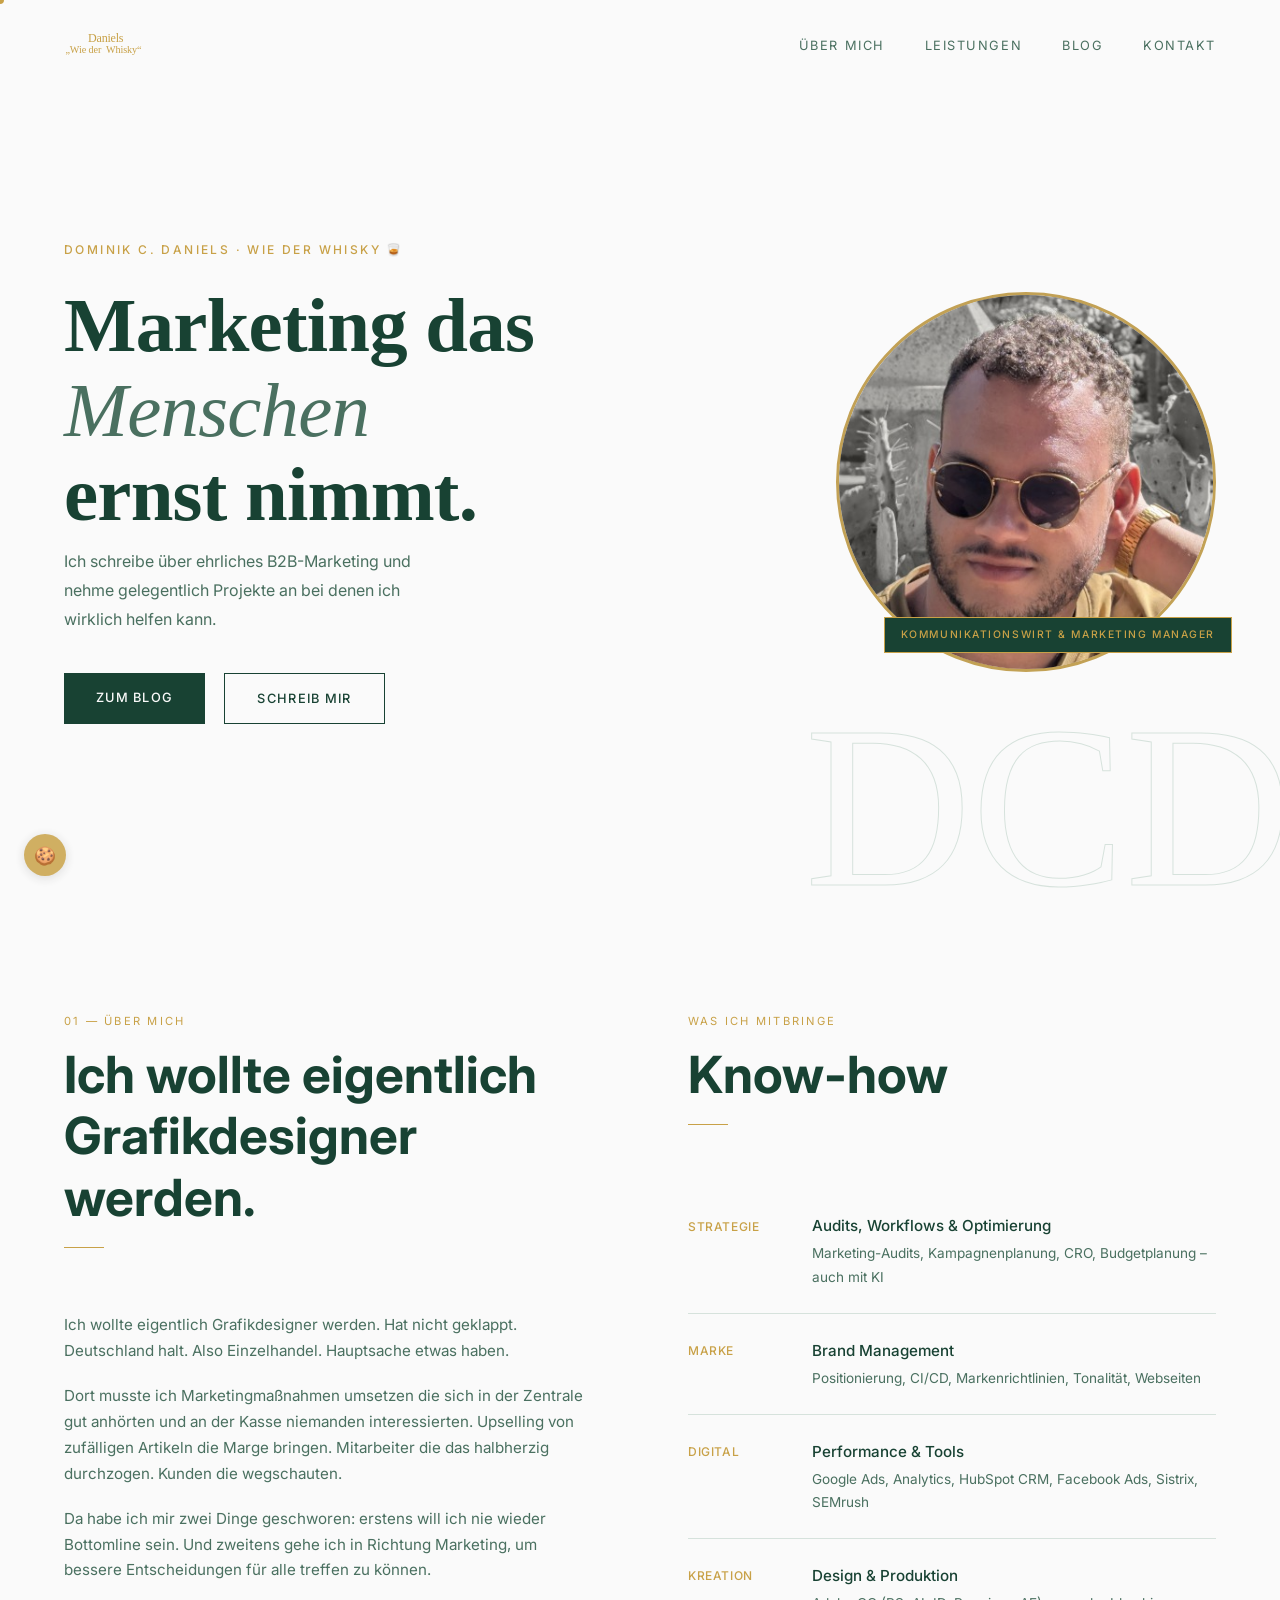
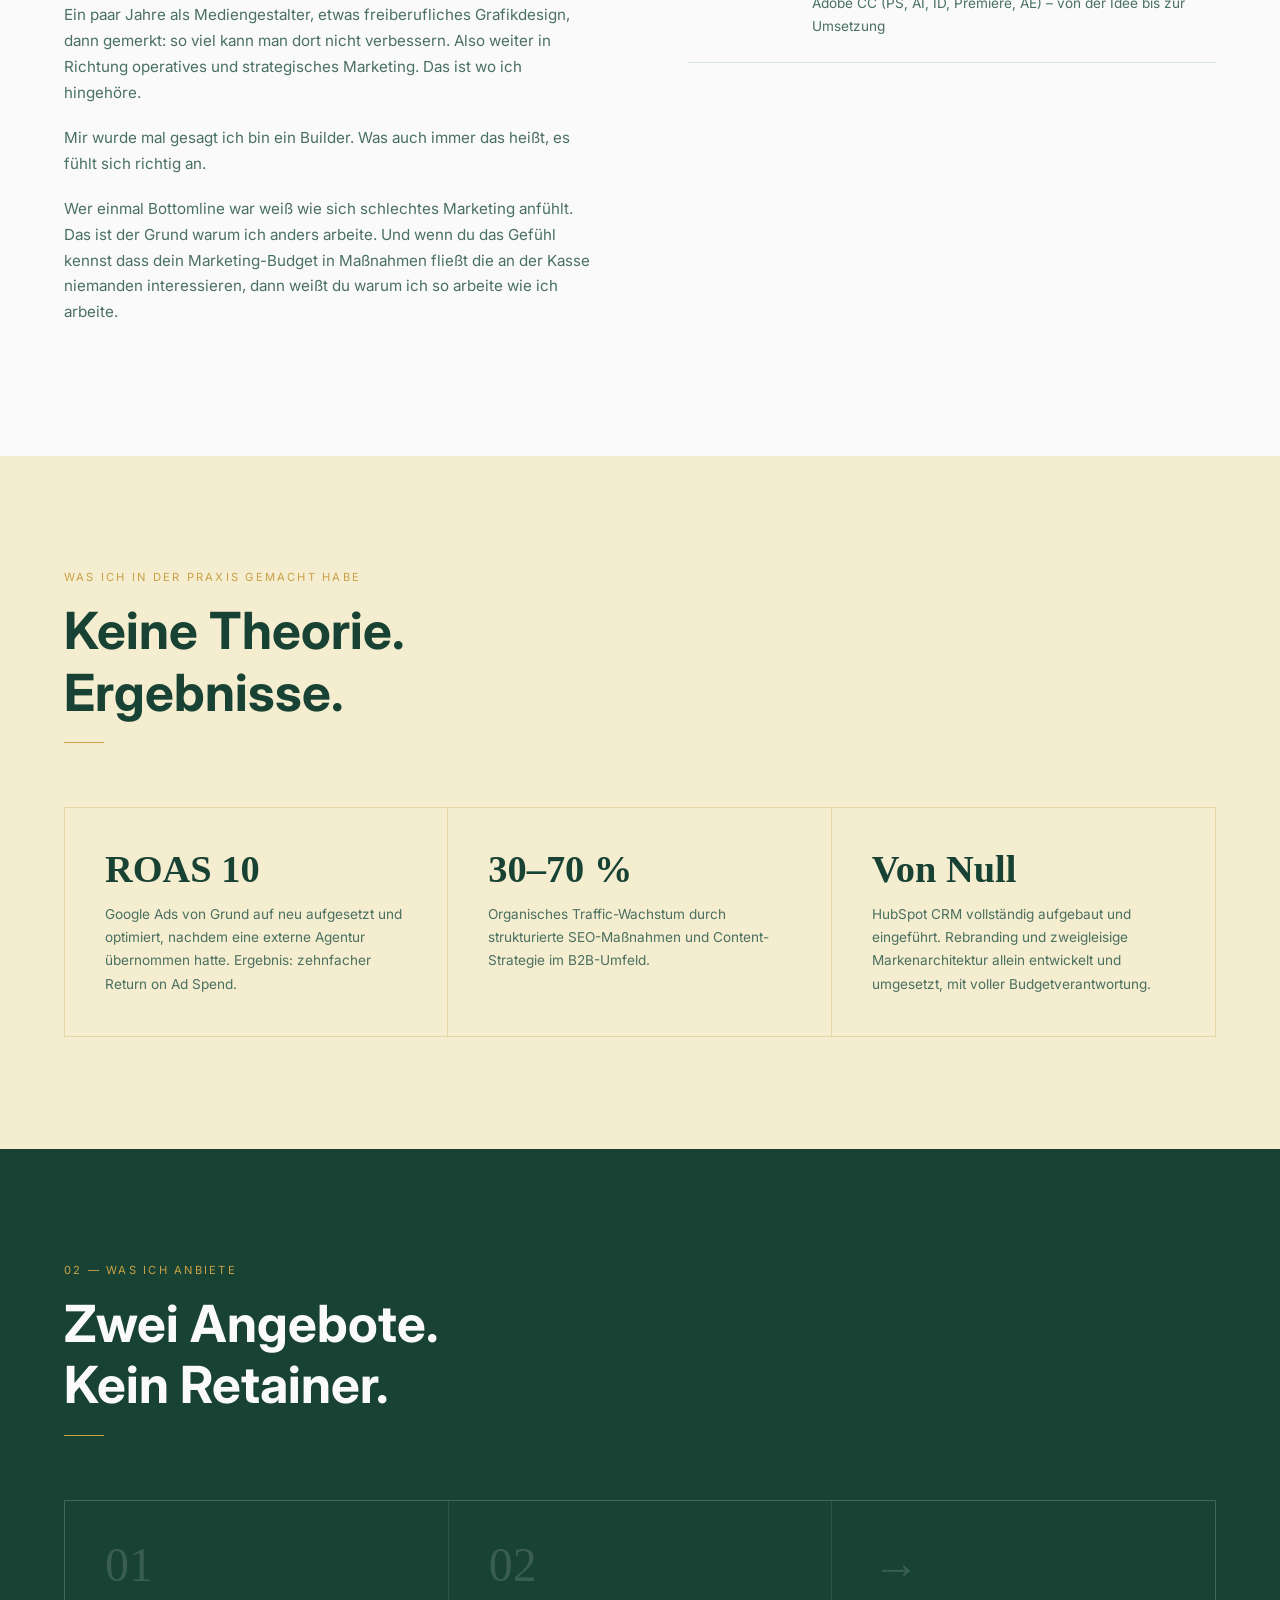
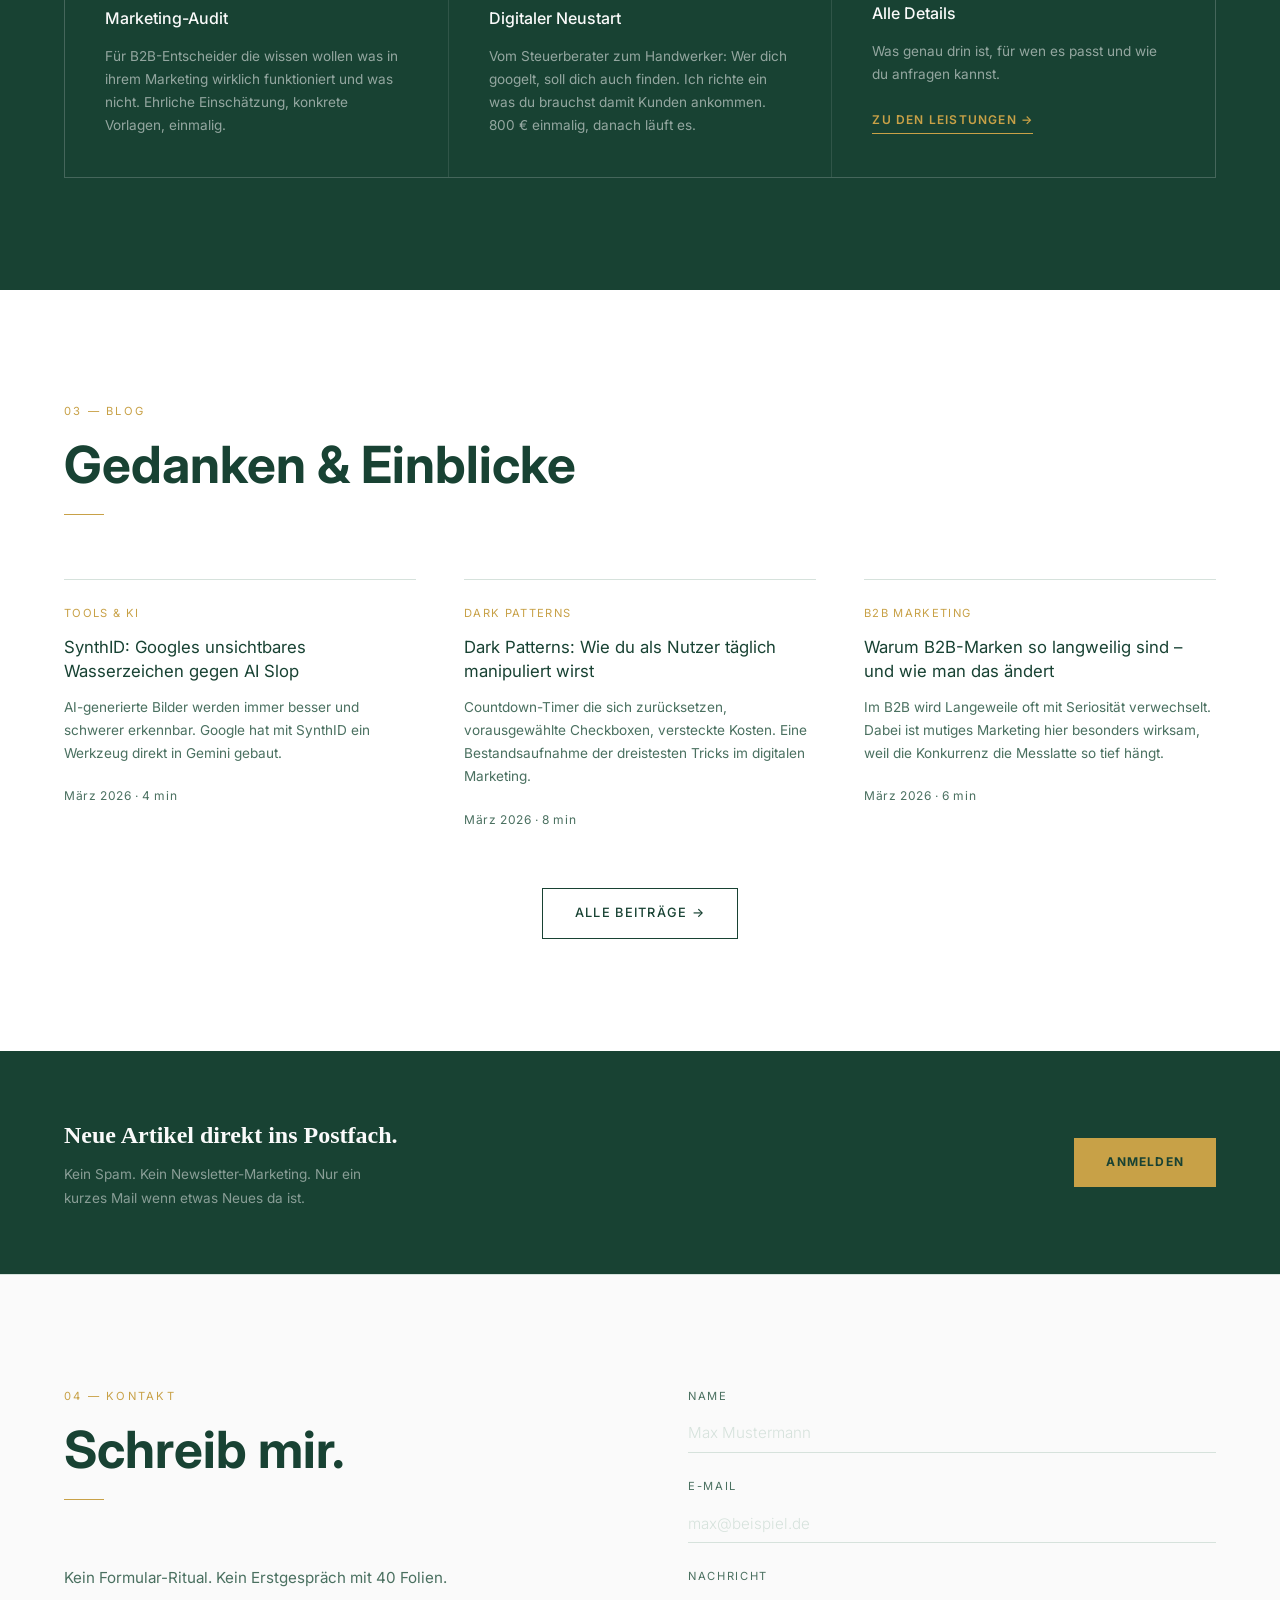
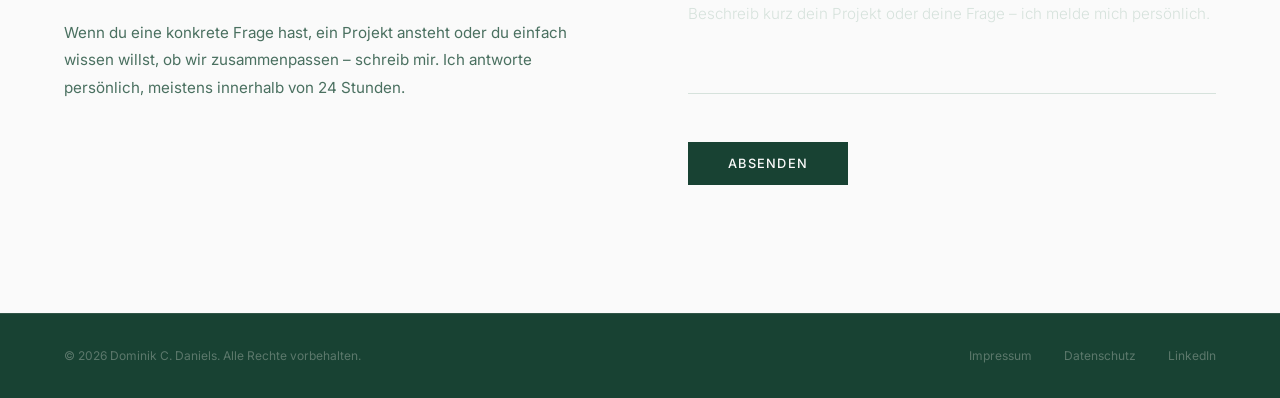
==== index.html @ b1a32ac2 "Add files via upload" ====
<!DOCTYPE html>
<html lang="de">
<head>
  <meta charset="UTF-8" />
  <meta name="viewport" content="width=device-width, initial-scale=1.0" />
  <title>Dominik C. Daniels – Marketing das Menschen ernst nimmt</title>
  <meta name="description" content="Ich schreibe über ehrliches B2B-Marketing und nehme gelegentlich Projekte an bei denen ich wirklich helfen kann. Marketing-Audit und Digitaler Neustart." />
  <link rel="canonical" href="https://dominikdaniels.com/" />
  <!-- Google Tag Manager – wird nur nach Cookie-Einwilligung geladen -->
  <script>
    window.dataLayer = window.dataLayer || [];
    function gtag(){dataLayer.push(arguments);}
    // Standard-Consent: alles verweigert bis Einwilligung
    gtag('consent', 'default', {
      'analytics_storage': 'denied',
      'ad_storage': 'denied',
      'wait_for_update': 500
    });
  </script>
  <!-- Fonts via bunny.net – DSGVO-konform, kein Google-Server -->
  <link rel="preconnect" href="https://fonts.bunny.net" />
  <link href="https://fonts.bunny.net/css?family=libre-baskerville:400,400i,700|inter:300,400,500,700&display=swap" rel="stylesheet" />
  <style>
    *, *::before, *::after { box-sizing: border-box; margin: 0; padding: 0; }

    /* DSGVO-konform via bunny.net (EU-Server) */
    :root {
      --cream: #FAFAFA;
      --ink: #184233;
      --ink-light: #4a7060;
      --accent: #C8A147;
      --accent-pale: #F5EDD0;
      --line: #D6E2DC;
      --serif: 'Libre Baskerville', Georgia, serif;
      --sans: 'Inter', 'Helvetica Neue', sans-serif;
    }

    html { scroll-behavior: smooth; }

    body {
      background: var(--cream);
      color: var(--ink);
      font-family: var(--sans);
      font-weight: 400;
      line-height: 1.7;
      overflow-x: hidden;
    }

    /* ── TYPOGRAPHY ── */
    h1 { font-family: var(--serif); font-weight: 700; }
    h2, h3, h4 { font-family: var(--sans); font-weight: 700; }
    p, li, a, span, label, input, textarea, button { font-family: var(--sans); font-weight: 400; }

    /* ── CURSOR ── */
    body { cursor: none; }
    #cursor {
      position: fixed; top: 0; left: 0; width: 8px; height: 8px;
      background: var(--accent); border-radius: 50%;
      pointer-events: none; z-index: 9999;
      transform: translate(-50%, -50%);
      transition: transform 0.1s ease, width 0.2s ease, height 0.2s ease;
    }
    #cursor.hover { width: 40px; height: 40px; opacity: 0.5; }
    a, button, input, textarea { cursor: none; }

    /* ── NAV ── */
    nav {
      position: fixed; top: 0; left: 0; right: 0; z-index: 100;
      display: flex; justify-content: space-between; align-items: center;
      padding: 1.8rem 4rem;
      background: transparent;
      transition: background 0.4s, padding 0.4s;
    }
    nav.scrolled {
      background: rgba(247,244,239,0.95);
      backdrop-filter: blur(8px);
      padding: 1.2rem 4rem;
      border-bottom: 1px solid var(--line);
    }
    .nav-logo {
      font-family: 'Rock Salt', var(--serif);
      font-size: 1rem;
      font-weight: 400;
      letter-spacing: -0.05em;
      text-decoration: none;
      color: var(--accent);
      
    }
    .nav-links { display: flex; gap: 2.5rem; list-style: none; }
    .nav-links a {
      text-decoration: none; color: var(--ink-light);
      font-size: 0.8rem; letter-spacing: 0.12em; text-transform: uppercase;
      font-weight: 400;
      position: relative;
      transition: color 0.2s;
    }
    .nav-links a::after {
      content: ''; position: absolute; bottom: -2px; left: 0; width: 0; height: 1px;
      background: var(--accent); transition: width 0.3s ease;
    }
    .nav-links a:hover { color: var(--ink); }
    .nav-links a:hover::after { width: 100%; }

    /* ── HERO ── */
    #hero {
      min-height: 100vh;
      display: grid;
      grid-template-columns: 1fr 1fr;
      align-items: center;
      padding: 8rem 4rem 4rem;
      position: relative;
      overflow: hidden;
    }
    .hero-bg-text {
      position: absolute; bottom: -0.1em; right: -0.05em;
      font-family: var(--serif); font-size: clamp(8rem, 18vw, 20rem);
      font-weight: 300; color: transparent;
      -webkit-text-stroke: 1px var(--line);
      line-height: 1; pointer-events: none;
      user-select: none;
      animation: fadeIn 1.5s ease forwards;
    }
    .hero-content { position: relative; z-index: 1; }
    .hero-eyebrow {
      font-size: 0.75rem; letter-spacing: 0.2em; text-transform: uppercase;
      color: var(--accent); margin-bottom: 1.5rem; font-weight: 500;
      font-family: var(--sans);
      opacity: 0; animation: slideUp 0.8s ease 0.2s forwards;
    }
    .hero-title {
      font-family: var(--serif);
      font-size: clamp(3rem, 6vw, 5.5rem);
      font-weight: 700; line-height: 1.1;
      letter-spacing: -0.01em;
      margin-bottom: 0.6rem;
      opacity: 0; animation: slideUp 0.8s ease 0.4s forwards;
    }
    .hero-title em { font-style: italic; color: var(--ink-light); font-weight: 400; }
    .hero-name-full {
      font-family: var(--serif); font-weight: 700;
      font-size: clamp(1rem, 1.8vw, 1.4rem);
      color: #111111; letter-spacing: 0.08em;
      text-transform: uppercase; margin-bottom: 1.5rem;
      opacity: 0; animation: slideUp 0.8s ease 0.5s forwards;
    }
    .hero-sub {
      font-size: 1rem; color: var(--ink-light); font-family: var(--sans);
      max-width: 38ch; margin-bottom: 2.5rem; line-height: 1.8; font-weight: 400;
      opacity: 0; animation: slideUp 0.8s ease 0.6s forwards;
    }
    .hero-cta {
      display: inline-flex; gap: 1.2rem; flex-wrap: wrap;
      opacity: 0; animation: slideUp 0.8s ease 0.8s forwards;
    }
    .btn {
      display: inline-block; padding: 0.85rem 2rem;
      text-decoration: none; font-size: 0.8rem;
      letter-spacing: 0.1em; text-transform: uppercase; font-weight: 500;
      transition: all 0.25s ease;
    }
    .btn-primary {
      background: var(--ink); color: var(--cream);
    }
    .btn-primary:hover { background: var(--accent); }
    .btn-outline {
      border: 1px solid var(--ink); color: var(--ink);
    }
    .btn-outline:hover { background: var(--ink); color: var(--cream); }

    .hero-right {
      display: flex; justify-content: flex-end; align-items: center;
      position: relative; z-index: 1;
      opacity: 0; animation: fadeIn 1.2s ease 0.5s forwards;
    }
    .hero-photo-wrap {
      position: relative; width: 380px; height: 380px; flex-shrink: 0;
    }
    .hero-photo-wrap img {
      width: 100%; height: 100%; object-fit: cover;
      display: block; border-radius: 50%;
      border: 3px solid var(--accent);
      filter: grayscale(15%);
    }
    .hero-photo-badge {
      position: absolute; bottom: 1.2rem; right: -1rem;
      background: var(--ink); color: var(--accent);
      font-size: 0.65rem; letter-spacing: 0.15em; text-transform: uppercase;
      padding: 0.5rem 1rem; font-weight: 500; white-space: nowrap;
      border: 1px solid var(--accent);
    }

    /* ── SECTION BASE ── */
    section { padding: 7rem 4rem; }
    .section-header { margin-bottom: 4rem; }
    .section-number {
      font-size: 0.7rem; letter-spacing: 0.2em; text-transform: uppercase;
      color: var(--accent); margin-bottom: 0.8rem; display: block;
    }
    .section-title {
      font-family: var(--sans); font-size: clamp(2rem, 4vw, 3.2rem);
      font-weight: 700; line-height: 1.2;
    }
    .section-line { width: 40px; height: 1px; background: var(--accent); margin-top: 1.2rem; }

    #about { background: #FAFAFA; }
    .about-grid {
      display: grid; grid-template-columns: 1fr 1fr; gap: 6rem; align-items: start;
    }
    .about-text p { color: var(--ink-light); margin-bottom: 1.2rem; font-size: 0.95rem; }
    .about-text p strong { color: var(--ink); font-weight: 500; }

    .cv-items { display: flex; flex-direction: column; gap: 0; }
    .cv-item {
      display: grid; grid-template-columns: 100px 1fr;
      gap: 1.5rem; padding: 1.5rem 0;
      border-bottom: 1px solid var(--line);
      opacity: 0; transform: translateX(20px);
      transition: opacity 0.5s ease, transform 0.5s ease;
    }
    .cv-item.visible { opacity: 1; transform: translateX(0); }
    .cv-year {
      font-size: 0.75rem; color: var(--accent); letter-spacing: 0.05em;
      padding-top: 0.2rem; font-weight: 500; text-transform: uppercase;
    }
    .cv-role { font-weight: 500; font-size: 0.95rem; margin-bottom: 0.2rem; }
    .cv-company { font-size: 0.85rem; color: var(--ink-light); }

    /* ── PROOF ── */
    #proof { background: var(--accent-pale); }
    #proof .section-number { color: var(--accent); }
    .proof-grid {
      display: grid; grid-template-columns: repeat(3, 1fr);
      gap: 0; border: 1px solid rgba(200,161,71,0.3);
    }
    .proof-item {
      padding: 2.5rem; border-right: 1px solid rgba(200,161,71,0.3);
    }
    .proof-item:last-child { border-right: none; }
    .proof-number {
      font-family: var(--serif); font-size: 2.4rem; font-weight: 700;
      color: var(--ink); display: block; margin-bottom: 0.8rem; line-height: 1.1;
    }
    .proof-desc { font-size: 0.85rem; color: var(--ink-light); line-height: 1.7; }

    /* ── SERVICES ── */
    #services { background: var(--ink); }
    #services .section-number { color: var(--accent); }
    #services .section-title { color: var(--cream); }
    #services .section-line { background: var(--accent); }
    .services-grid {
      display: grid; grid-template-columns: repeat(3, 1fr); gap: 1px;
      background: rgba(250,250,250,0.1); border: 1px solid rgba(250,250,250,0.1);
    }
    .services-grid-single {
      grid-template-columns: 1fr; max-width: 640px;
    }
    .service-card {
      background: var(--ink); padding: 2.5rem;
      transition: background 0.3s;
    }
    .service-card:hover { background: #1e5040; }
    .service-card-featured { border: 1px solid rgba(200,161,71,0.3); }
    .service-number {
      font-family: var(--serif); font-size: 3rem; font-weight: 300;
      color: rgba(250,250,250,0.15); line-height: 1; margin-bottom: 1rem;
    }
    .service-title { font-weight: 500; font-size: 1rem; margin-bottom: 0.8rem; color: var(--cream); }
    .service-desc { font-size: 0.85rem; color: rgba(250,250,250,0.55); line-height: 1.7; }
    .service-avail {
      margin-top: 1.5rem; font-size: 0.78rem; color: var(--accent);
      letter-spacing: 0.05em; text-transform: uppercase; font-weight: 500;
    }

    /* ── BLOG ── */
    #blog { background: white; }
    .blog-grid { display: grid; grid-template-columns: repeat(3, 1fr); gap: 3rem; }
    .blog-card {
      border-top: 1px solid var(--line); padding-top: 1.5rem;
      opacity: 0; transform: translateY(20px);
      transition: opacity 0.6s ease, transform 0.6s ease;
    }
    .blog-card.visible { opacity: 1; transform: translateY(0); }
    .blog-tag {
      font-size: 0.7rem; letter-spacing: 0.12em; text-transform: uppercase;
      color: var(--accent); margin-bottom: 0.8rem; display: block;
    }
    .blog-title {
      font-family: var(--sans); font-size: 1.05rem; font-weight: 700;
      line-height: 1.4; margin-bottom: 0.8rem;
    }
    .blog-title a { text-decoration: none; color: var(--ink); }
    .blog-title a:hover { color: var(--accent); }
    .blog-excerpt { font-size: 0.85rem; color: var(--ink-light); margin-bottom: 1rem; }
    .blog-date { font-size: 0.75rem; color: var(--ink-light); letter-spacing: 0.05em; }
    .blog-more { margin-top: 3.5rem; text-align: center; }

    /* ── NEWSLETTER ── */
    .newsletter-block {
      background: var(--ink); padding: 4rem;
      display: flex; justify-content: space-between; align-items: center; gap: 3rem; flex-wrap: wrap;
    }
    .newsletter-text h3 { font-family: var(--serif); font-size: 1.5rem; font-weight: 700; color: var(--cream); margin-bottom: 0.5rem; }
    .newsletter-text p { font-size: 0.85rem; color: rgba(250,250,250,0.5); max-width: 38ch; line-height: 1.7; }
    .newsletter-form { display: flex; gap: 0; flex-shrink: 0; }
    .newsletter-input {
      background: transparent; border: 1px solid rgba(250,250,250,0.2);
      border-right: none; color: var(--cream); font-family: var(--sans);
      font-size: 0.85rem; padding: 0.8rem 1.2rem; outline: none; width: 260px;
      transition: border-color 0.3s;
    }
    .newsletter-input:focus { border-color: var(--accent); }
    .newsletter-input::placeholder { color: rgba(250,250,250,0.3); }
    .newsletter-btn {
      display: inline-block;
      background: var(--accent); border: none; color: var(--ink);
      font-family: var(--sans); font-size: 0.75rem; font-weight: 700;
      letter-spacing: 0.1em; text-transform: uppercase; text-decoration: none;
      padding: 0.9rem 2rem; transition: opacity 0.2s; cursor: none; white-space: nowrap;
    }
    .newsletter-btn:hover { opacity: 0.85; }
    .newsletter-note { font-size: 0.72rem; color: rgba(250,250,250,0.25); margin-top: 0.6rem; }

    /* ── CONTACT ── */
    #contact { background: var(--cream); color: var(--ink); border-top: 1px solid var(--line); }
    #contact .section-number { color: var(--accent); }
    #contact .section-title { color: var(--ink); }
    #contact .section-line { background: var(--accent); }
    .contact-grid { display: grid; grid-template-columns: 1fr 1fr; gap: 6rem; align-items: start; }
    .contact-intro { font-size: 0.95rem; color: var(--ink-light); line-height: 1.8; }

    .form-group { margin-bottom: 1.5rem; }
    .form-label {
      display: block; font-size: 0.7rem; letter-spacing: 0.15em;
      text-transform: uppercase; color: var(--ink-light);
      margin-bottom: 0.5rem;
    }
    .form-input, .form-textarea {
      width: 100%; background: transparent;
      border: none; border-bottom: 1px solid var(--line);
      color: var(--ink); font-family: var(--sans); font-size: 0.95rem;
      font-weight: 300; padding: 0.6rem 0;
      outline: none; transition: border-color 0.3s;
    }
    .form-input:focus, .form-textarea:focus {
      border-bottom-color: var(--ink);
    }
    .form-textarea { resize: none; min-height: 100px; }
    .form-input::placeholder, .form-textarea::placeholder {
      color: var(--line);
    }
    .btn-send {
      background: var(--ink); color: var(--cream);
      padding: 0.85rem 2.5rem; border: none; font-family: var(--sans);
      font-size: 0.8rem; letter-spacing: 0.1em; text-transform: uppercase;
      font-weight: 500; transition: background 0.25s;
      margin-top: 1rem;
    }
    .btn-send:hover { background: var(--accent); color: var(--ink); }
    .form-note {
      font-size: 0.75rem; color: var(--ink-light); opacity: 0.5; margin-top: 1rem; display: block;
    }

    /* ── FOOTER ── */
    footer {
      background: var(--ink);
      border-top: 1px solid rgba(250,250,250,0.1);
      padding: 2rem 4rem;
      display: flex; justify-content: space-between; align-items: center;
    }
    .footer-copy { font-size: 0.75rem; color: rgba(247,244,239,0.3); }
    .footer-links { display: flex; gap: 2rem; }
    .footer-links a {
      font-size: 0.75rem; color: rgba(247,244,239,0.3);
      text-decoration: none; transition: color 0.2s;
    }
    .footer-links a:hover { color: var(--accent); }

    /* ── ANIMATIONS ── */
    @keyframes slideUp {
      from { opacity: 0; transform: translateY(24px); }
      to   { opacity: 1; transform: translateY(0); }
    }
    @keyframes fadeIn {
      from { opacity: 0; }
      to   { opacity: 1; }
    }

    /* ── RESPONSIVE ── */
    @media (max-width: 900px) {
      nav { padding: 1.5rem 2rem; }
      nav.scrolled { padding: 1rem 2rem; }
      .nav-links { gap: 1.5rem; }
      #hero { grid-template-columns: 1fr; padding: 8rem 2rem 4rem; gap: 3rem; }
      .hero-right { justify-content: flex-start; }
      .hero-bg-text { font-size: 30vw; }
      section { padding: 5rem 2rem; }
      .about-grid, .contact-grid { grid-template-columns: 1fr; gap: 3rem; }
      .services-grid { grid-template-columns: 1fr; }
      .blog-grid { grid-template-columns: 1fr; gap: 2rem; }
      footer { flex-direction: column; gap: 1rem; text-align: center; }
    }
</style>
</head>
<body>
  <!-- Google Tag Manager (noscript) -->
  <noscript><iframe src="https://www.googletagmanager.com/ns.html?id=GTM-TT2MLMR5"
  height="0" width="0" style="display:none;visibility:hidden"></iframe></noscript>

  <div id="cursor"></div>

  <!-- NAV -->
  <nav id="navbar">
    <a class="nav-logo" href="#"><img src="/images/logo.svg" alt="D.C. Daniels" style="height:32px; width:auto; display:block;"></a>
    <ul class="nav-links">
      <li><a href="#about">Über mich</a></li>
      <li><a href="leistungen.html">Leistungen</a></li>
      <li><a href="#blog">Blog</a></li>
      <li><a href="#contact">Kontakt</a></li>
    </ul>
  </nav>

  <!-- HERO -->
  <section id="hero">
    <div class="hero-content">
      <p class="hero-eyebrow">Dominik C. Daniels · Wie der Whisky 🥃</p>
      <h1 class="hero-title">
        Marketing das<br>
        <em>Menschen</em><br>
        ernst nimmt.
      </h1>
      <p class="hero-sub">
        Ich schreibe über ehrliches B2B-Marketing und nehme gelegentlich Projekte an bei denen ich wirklich helfen kann.
      </p>
      <div class="hero-cta">
        <a href="blog.html" class="btn btn-primary">Zum Blog</a>
        <a href="#contact" class="btn btn-outline">Schreib mir</a>
      </div>
    </div>
    <div class="hero-right">
      <div class="hero-photo-wrap">
        <img src="/images/profil.jpg" alt="Dominik C. Daniels" />
        <span class="hero-photo-badge">Kommunikationswirt & Marketing Manager</span>
      </div>
    </div>
    <div class="hero-bg-text" aria-hidden="true">DCD</div>
  </section>

  <!-- ABOUT / CV -->
  <section id="about">
    <div class="about-grid">
      <div>
        <div class="section-header">
          <span class="section-number">01 — Über mich</span>
          <h2 class="section-title">Ich wollte eigentlich<br>Grafikdesigner werden.</h2>
          <div class="section-line"></div>
        </div>
        <div class="about-text">
          <p>Ich wollte eigentlich Grafikdesigner werden. Hat nicht geklappt. Deutschland halt. Also Einzelhandel. Hauptsache etwas haben.</p>
          <p>Dort musste ich Marketingmaßnahmen umsetzen die sich in der Zentrale gut anhörten und an der Kasse niemanden interessierten. Upselling von zufälligen Artikeln die Marge bringen. Mitarbeiter die das halbherzig durchzogen. Kunden die wegschauten.</p>
          <p>Da habe ich mir zwei Dinge geschworen: erstens will ich nie wieder Bottomline sein. Und zweitens gehe ich in Richtung Marketing, um bessere Entscheidungen für alle treffen zu können.</p>
          <p>Ein paar Jahre als Mediengestalter, etwas freiberufliches Grafikdesign, dann gemerkt: so viel kann man dort nicht verbessern. Also weiter in Richtung operatives und strategisches Marketing. Das ist wo ich hingehöre.</p>
          <p>Mir wurde mal gesagt ich bin ein Builder. Was auch immer das heißt, es fühlt sich richtig an.</p>
          <p>Wer einmal Bottomline war weiß wie sich schlechtes Marketing anfühlt. Das ist der Grund warum ich anders arbeite. Und wenn du das Gefühl kennst dass dein Marketing-Budget in Maßnahmen fließt die an der Kasse niemanden interessieren, dann weißt du warum ich so arbeite wie ich arbeite.</p>
        </div>
      </div>
      <div>
        <div class="section-header">
          <span class="section-number">Was ich mitbringe</span>
          <h2 class="section-title">Know-how</h2>
          <div class="section-line"></div>
        </div>
        <div class="cv-items" id="cvItems">
          <div class="cv-item">
            <div class="cv-year">Strategie</div>
            <div>
              <div class="cv-role">Audits, Workflows & Optimierung</div>
              <div class="cv-company">Marketing-Audits, Kampagnenplanung, CRO, Budgetplanung – auch mit KI</div>
            </div>
          </div>
          <div class="cv-item">
            <div class="cv-year">Marke</div>
            <div>
              <div class="cv-role">Brand Management</div>
              <div class="cv-company">Positionierung, CI/CD, Markenrichtlinien, Tonalität, Webseiten</div>
            </div>
          </div>
          <div class="cv-item">
            <div class="cv-year">Digital</div>
            <div>
              <div class="cv-role">Performance & Tools</div>
              <div class="cv-company">Google Ads, Analytics, HubSpot CRM, Facebook Ads, Sistrix, SEMrush</div>
            </div>
          </div>
          <div class="cv-item">
            <div class="cv-year">Kreation</div>
            <div>
              <div class="cv-role">Design & Produktion</div>
              <div class="cv-company">Adobe CC (PS, AI, ID, Premiere, AE) – von der Idee bis zur Umsetzung</div>
            </div>
          </div>
        </div>
      </div>
    </div>
  </section>

  <!-- PROOF -->
  <section id="proof">
    <div class="section-header">
      <span class="section-number">Was ich in der Praxis gemacht habe</span>
      <h2 class="section-title">Keine Theorie.<br>Ergebnisse.</h2>
      <div class="section-line"></div>
    </div>
    <div class="proof-grid">
      <div class="proof-item">
        <span class="proof-number">ROAS 10</span>
        <p class="proof-desc">Google Ads von Grund auf neu aufgesetzt und optimiert, nachdem eine externe Agentur übernommen hatte. Ergebnis: zehnfacher Return on Ad Spend.</p>
      </div>
      <div class="proof-item">
        <span class="proof-number">30–70 %</span>
        <p class="proof-desc">Organisches Traffic-Wachstum durch strukturierte SEO-Maßnahmen und Content-Strategie im B2B-Umfeld.</p>
      </div>
      <div class="proof-item">
        <span class="proof-number">Von Null</span>
        <p class="proof-desc">HubSpot CRM vollständig aufgebaut und eingeführt. Rebranding und zweigleisige Markenarchitektur allein entwickelt und umgesetzt, mit voller Budgetverantwortung.</p>
      </div>
    </div>
  </section>

  <!-- SERVICES -->
  <section id="services">
    <div class="section-header">
      <span class="section-number">02 — Was ich anbiete</span>
      <h2 class="section-title">Zwei Angebote.<br>Kein Retainer.</h2>
      <div class="section-line"></div>
    </div>
    <div class="services-grid">
      <div class="service-card">
        <div class="service-number">01</div>
        <div class="service-title">Marketing-Audit</div>
        <p class="service-desc">Für B2B-Entscheider die wissen wollen was in ihrem Marketing wirklich funktioniert und was nicht. Ehrliche Einschätzung, konkrete Vorlagen, einmalig.</p>
      </div>
      <div class="service-card">
        <div class="service-number">02</div>
        <div class="service-title">Digitaler Neustart</div>
        <p class="service-desc">Vom Steuerberater zum Handwerker: Wer dich googelt, soll dich auch finden. Ich richte ein was du brauchst damit Kunden ankommen. 800 € einmalig, danach läuft es.</p>
      </div>
      <div class="service-card" style="display:flex; flex-direction:column; justify-content:center; align-items:flex-start;">
        <div class="service-number" style="margin-bottom:0.5rem;">→</div>
        <div class="service-title">Alle Details</div>
        <p class="service-desc" style="margin-bottom:1.5rem;">Was genau drin ist, für wen es passt und wie du anfragen kannst.</p>
        <a href="leistungen.html" style="font-size:0.75rem; letter-spacing:0.1em; text-transform:uppercase; color:var(--accent); text-decoration:none; font-weight:600; border-bottom:1px solid var(--accent); padding-bottom:2px;">Zu den Leistungen →</a>
      </div>
    </div>
  </section>

  <!-- BLOG -->
  <section id="blog">
    <div class="section-header">
      <span class="section-number">03 — Blog</span>
      <h2 class="section-title">Gedanken & Einblicke</h2>
      <div class="section-line"></div>
    </div>
    <div class="blog-grid" id="blogGrid">
      <div class="blog-card">
        <span class="blog-tag">Tools & KI</span>
        <h3 class="blog-title"><a href="blog/synthid.html">SynthID: Googles unsichtbares Wasserzeichen gegen AI Slop</a></h3>
        <p class="blog-excerpt">AI-generierte Bilder werden immer besser und schwerer erkennbar. Google hat mit SynthID ein Werkzeug direkt in Gemini gebaut.</p>
        <span class="blog-date">März 2026 · 4 min</span>
      </div>
      <div class="blog-card">
        <span class="blog-tag">Dark Patterns</span>
        <h3 class="blog-title"><a href="blog/dark-patterns.html">Dark Patterns: Wie du als Nutzer täglich manipuliert wirst</a></h3>
        <p class="blog-excerpt">Countdown-Timer die sich zurücksetzen, vorausgewählte Checkboxen, versteckte Kosten. Eine Bestandsaufnahme der dreistesten Tricks im digitalen Marketing.</p>
        <span class="blog-date">März 2026 · 8 min</span>
      </div>
      <div class="blog-card">
        <span class="blog-tag">B2B Marketing</span>
        <h3 class="blog-title"><a href="blog/b2b-langweilig.html">Warum B2B-Marken so langweilig sind – und wie man das ändert</a></h3>
        <p class="blog-excerpt">Im B2B wird Langeweile oft mit Seriosität verwechselt. Dabei ist mutiges Marketing hier besonders wirksam, weil die Konkurrenz die Messlatte so tief hängt.</p>
        <span class="blog-date">März 2026 · 6 min</span>
      </div>
    </div>
    <div class="blog-more">
      <a href="blog.html" class="btn btn-outline">Alle Beiträge →</a>
    </div>
  </section>

  <!-- NEWSLETTER -->
  <div class="newsletter-block">
    <div class="newsletter-text">
      <h3>Neue Artikel direkt ins Postfach.</h3>
      <p>Kein Spam. Kein Newsletter-Marketing. Nur ein kurzes Mail wenn etwas Neues da ist.</p>
    </div>
    <a href="https://308acf86.sibforms.com/serve/[base64]" target="_blank" class="newsletter-btn">Anmelden</a>
  </div>

  <!-- CONTACT -->
  <section id="contact">
    <div class="contact-grid">
      <div>
        <div class="section-header">
          <span class="section-number">04 — Kontakt</span>
          <h2 class="section-title">Schreib mir.</h2>
          <div class="section-line"></div>
        </div>
        <p class="contact-intro">
          Kein Formular-Ritual. Kein Erstgespräch mit 40 Folien.<br><br>
          Wenn du eine konkrete Frage hast, ein Projekt ansteht oder du einfach wissen willst, ob wir zusammenpassen – schreib mir. Ich antworte persönlich, meistens innerhalb von 24 Stunden.
        </p>
      </div>
      <div>
        <form id="contactForm">
          <div class="form-group">
            <label class="form-label" for="name">Name</label>
            <input class="form-input" id="name" name="name" type="text" placeholder="Max Mustermann" required />
          </div>
          <div class="form-group">
            <label class="form-label" for="email">E-Mail</label>
            <input class="form-input" id="email" name="email" type="email" placeholder="max@beispiel.de" required />
          </div>
          <div class="form-group">
            <label class="form-label" for="message">Nachricht</label>
            <textarea class="form-textarea" id="message" name="message" rows="4" placeholder="Beschreib kurz dein Projekt oder deine Frage – ich melde mich persönlich." required></textarea>
          </div>
          <!-- Honeypot spam protection -->
          <input type="text" name="_gotcha" style="display:none" />
          <input type="hidden" name="_subject" value="Neue Nachricht von dominikdaniels.com" />
          <button class="btn-send" type="button" onclick="handleSubmit()">Absenden</button>
          <span class="form-note" id="formNote"></span>
        </form>
      </div>
    </div>
  </section>

  <!-- FOOTER -->
  <footer>
    <span class="footer-copy">© 2026 Dominik C. Daniels. Alle Rechte vorbehalten.</span>
    <div class="footer-links">
      <a href="impressum.html">Impressum</a>
      <a href="datenschutz.html">Datenschutz</a>
      <a href="https://www.linkedin.com/in/dominik-daniels/" target="_blank">LinkedIn</a>
    </div>
  </footer>

  <script>
    // Custom Cursor
    const cursor = document.getElementById('cursor');
    document.addEventListener('mousemove', e => {
      cursor.style.left = e.clientX + 'px';
      cursor.style.top  = e.clientY + 'px';
    });
    document.querySelectorAll('a, button, input, textarea').forEach(el => {
      el.addEventListener('mouseenter', () => cursor.classList.add('hover'));
      el.addEventListener('mouseleave', () => cursor.classList.remove('hover'));
    });

    // Nav scroll
    const navbar = document.getElementById('navbar');
    window.addEventListener('scroll', () => {
      navbar.classList.toggle('scrolled', window.scrollY > 60);
    });

    // Scroll reveal
    const revealEls = document.querySelectorAll('.cv-item, .blog-card');
    const observer = new IntersectionObserver(entries => {
      entries.forEach((entry, i) => {
        if (entry.isIntersecting) {
          setTimeout(() => entry.target.classList.add('visible'), i * 100);
        }
      });
    }, { threshold: 0.15 });
    revealEls.forEach(el => observer.observe(el));

    // Contact Form – Formspree
    async function handleSubmit() {
      const name    = document.getElementById('name').value.trim();
      const email   = document.getElementById('email').value.trim();
      const message = document.getElementById('message').value.trim();
      const note    = document.getElementById('formNote');
      const btn     = document.querySelector('.btn-send');

      if (!name || !email || !message) {
        note.style.color = '#c0392b';
        note.textContent = 'Bitte fülle alle Felder aus.';
        return;
      }

      // Domain restriction – nur von dominikdaniels.com erlaubt
      const allowed = ['dominikdaniels.com', 'www.dominikdaniels.com', 'dochda.github.io', 'localhost'];
      const host = window.location.hostname;
      if (!allowed.includes(host)) {
        note.style.color = '#c0392b';
        note.textContent = 'Ungültige Anfrage.';
        return;
      }

      btn.textContent = 'Wird gesendet...';
      btn.disabled = true;

      try {
        const res = await fetch('https://formspree.io/f/xzdanlla', {
          method: 'POST',
          headers: { 'Content-Type': 'application/json', 'Accept': 'application/json' },
          body: JSON.stringify({ name, email, message })
        });

        if (res.ok) {
          // GTM Conversion Event feuern
          window.dataLayer = window.dataLayer || [];
          window.dataLayer.push({
            'event': 'generate_lead',
            'form_name': 'Kontaktformular'
          });
          document.getElementById('contactForm').innerHTML = `
            <p style="font-family: var(--serif); font-size: 1.5rem; font-weight: 300; color: var(--ink); line-height: 1.4;">
              Danke, ${name}.<br><span style="color: var(--ink-light); font-size: 1.1rem;">Ich melde mich bald.</span>
            </p>`;
        } else {
          throw new Error();
        }
      } catch {
        note.style.color = '#c0392b';
        note.textContent = 'Etwas hat nicht geklappt. Versuch es nochmal oder schreib direkt an domikdaniels@gmail.com';
        btn.textContent = 'Absenden';
        btn.disabled = false;
      }
    }
  </script>
  <!-- KLARO Cookie Manager + GTM/GA4 Consent Mode v2 -->
  <script>
    // Klaro Konfiguration
    var klaroConfig = {
      version: 1,
      elementID: 'klaro',
      styling: { theme: ['light', 'bottom', 'wide'] },
      noAutoLoad: false,
      htmlTexts: true,
      embedded: false,
      groupByPurpose: true,
      storageMethod: 'localStorage',
      cookieName: 'klaro',
      cookieExpiresAfterDays: 365,
      default: false,
      mustConsent: false,
      acceptAll: true,
      hideDeclineAll: false,
      hideLearnMore: false,
      noticeAsModal: false,
      showNoticeTitle: true,
      showCloseButton: true,
      lang: 'de',
      translations: {
        de: {
          privacyPolicyUrl: '/datenschutz.html',
          consentmodal: {
            title: 'Cookies & Datenschutz',
            description: 'Ich nutze einige externe Dienste um diese Website zu betreiben und zu verbessern. Du entscheidest selbst welche du aktivierst. Mehr dazu in der <a href="/datenschutz.html">Datenschutzerklärung</a>.',
          },
          consentNotice: {
            description: 'Ich nutze Cookies und externe Dienste. Du kannst selbst entscheiden welche du erlaubst. {purposes}',
            learnMore: 'Einstellungen',
          },
          acceptAll: 'Alle akzeptieren',
          acceptSelected: 'Auswahl speichern',
          decline: 'Ablehnen',
          close: 'Schließen',
          ok: 'OK',
          purposes: {
            analytics: 'Analyse',
            marketing: 'Marketing',
          },
        }
      },
      services: [
        {
          name: 'google-tag-manager',
          title: 'Google Tag Manager',
          purposes: ['analytics'],
          required: false,
          onAccept: `
            gtag('consent', 'update', {'analytics_storage': 'granted', 'ad_storage': 'granted'});
            (function(w,d,s,l,i){w[l]=w[l]||[];w[l].push({'gtm.start':
            new Date().getTime(),event:'gtm.js'});var f=d.getElementsByTagName(s)[0],
            j=d.createElement(s),dl=l!='dataLayer'?'&l='+l:'';j.async=true;j.src=
            'https://www.googletagmanager.com/gtm.js?id='+i+dl;f.parentNode.insertBefore(j,f);
            })(window,document,'script','dataLayer','GTM-TT2MLMR5');
          `,
          onDecline: `
            gtag('consent', 'update', {'analytics_storage': 'denied', 'ad_storage': 'denied'});
          `,
          translations: {
            de: {
              description: 'Verwaltet alle anderen Tracking-Skripte auf dieser Website.'
            }
          }
        },
        {
          name: 'google-analytics',
          title: 'Google Analytics 4',
          purposes: ['analytics'],
          required: false,
          onAccept: `
            var ga = document.createElement('script');
            ga.async = true;
            ga.src = 'https://www.googletagmanager.com/gtag/js?id=G-QLXTZVP1FH';
            document.head.appendChild(ga);
            gtag('js', new Date());
            gtag('config', 'G-QLXTZVP1FH', {'anonymize_ip': true});
          `,
          translations: {
            de: {
              description: 'Anonymisierte Auswertung der Seitenbesuche. IP-Anonymisierung ist aktiviert.'
            }
          }
        },
        {
          name: 'hubspot',
          title: 'HubSpot',
          purposes: ['marketing'],
          required: false,
          onAccept: `
            // Portal-ID hier eintragen sobald vorhanden:
            // var hs = document.createElement('script');
            // hs.src = '//js.hs-scripts.com/PORTAL-ID.js';
            // hs.async = true; hs.defer = true;
            // document.head.appendChild(hs);
          `,
          translations: {
            de: {
              description: 'CRM und Marketing-Tracking für Kontaktanfragen und Besucheranalyse.'
            }
          }
        }
      ]
    };
  </script>
  <!-- Klaro CSS angepasst an Brandfarben -->
  <style>
    /* Klaro Banner – Satin Gold als Hintergrund */
    .klaro .cookie-notice,
    .klaro .cookie-modal .cm-modal {
      background: #C8A147 !important;
      color: #184233 !important;
    }
    .klaro .cookie-notice .cn-title,
    .klaro .cookie-modal .cm-modal .cm-header h1,
    .klaro .cookie-modal .cm-modal .cm-header h2 {
      color: #184233 !important;
    }
    .klaro .cookie-notice p,
    .klaro .cookie-modal p,
    .klaro .cookie-modal .cm-list-label,
    .klaro .cookie-modal .cm-list-description {
      color: #184233 !important;
    }
    /* Buttons */
    .klaro .cookie-notice .cn-btn.cm-btn-success,
    .klaro .cookie-modal .cm-btn.cm-btn-success {
      background: #184233 !important;
      color: #FAFAFA !important;
      border: none !important;
    }
    .klaro .cookie-notice .cn-btn,
    .klaro .cookie-modal .cm-btn {
      background: transparent !important;
      border: 1px solid #184233 !important;
      color: #184233 !important;
    }
    .klaro .cookie-notice .cn-btn:hover,
    .klaro .cookie-modal .cm-btn:hover {
      opacity: 0.75 !important;
    }
    /* Links */
    .klaro .cookie-notice a,
    .klaro .cookie-modal a {
      color: #184233 !important;
      text-decoration: underline !important;
    }
    /* Toggle */
    .klaro .cookie-modal .cm-toggle-all .slider,
    .klaro .cookie-modal .cm-list-input:checked + .cm-list-label .slider {
      background: #184233 !important;
    }
    /* Header/Footer der Modal */
    .klaro .cookie-modal .cm-modal .cm-header,
    .klaro .cookie-modal .cm-modal .cm-footer {
      background: #b8922e !important;
      border-color: rgba(24,66,51,0.2) !important;
    }
  </style>
  <script defer src="https://cdn.kiprotect.com/klaro/v0.7/klaro.js"></script>

  <!-- Persistenter Cookie-Einstellungen Button -->
  <button id="cookieSettingsBtn" onclick="klaro.show()" title="Cookie-Einstellungen">
    🍪
  </button>
  <style>
    #cookieSettingsBtn {
      position: fixed; bottom: 1.5rem; left: 1.5rem;
      width: 42px; height: 42px; border-radius: 50%;
      background: #C8A147; border: none;
      font-size: 1.1rem; cursor: pointer;
      box-shadow: 0 2px 12px rgba(0,0,0,0.15);
      z-index: 998; transition: transform 0.2s, opacity 0.2s;
      opacity: 0.85;
    }
    #cookieSettingsBtn:hover { transform: scale(1.1); opacity: 1; }
  </style>

</body>
</html>
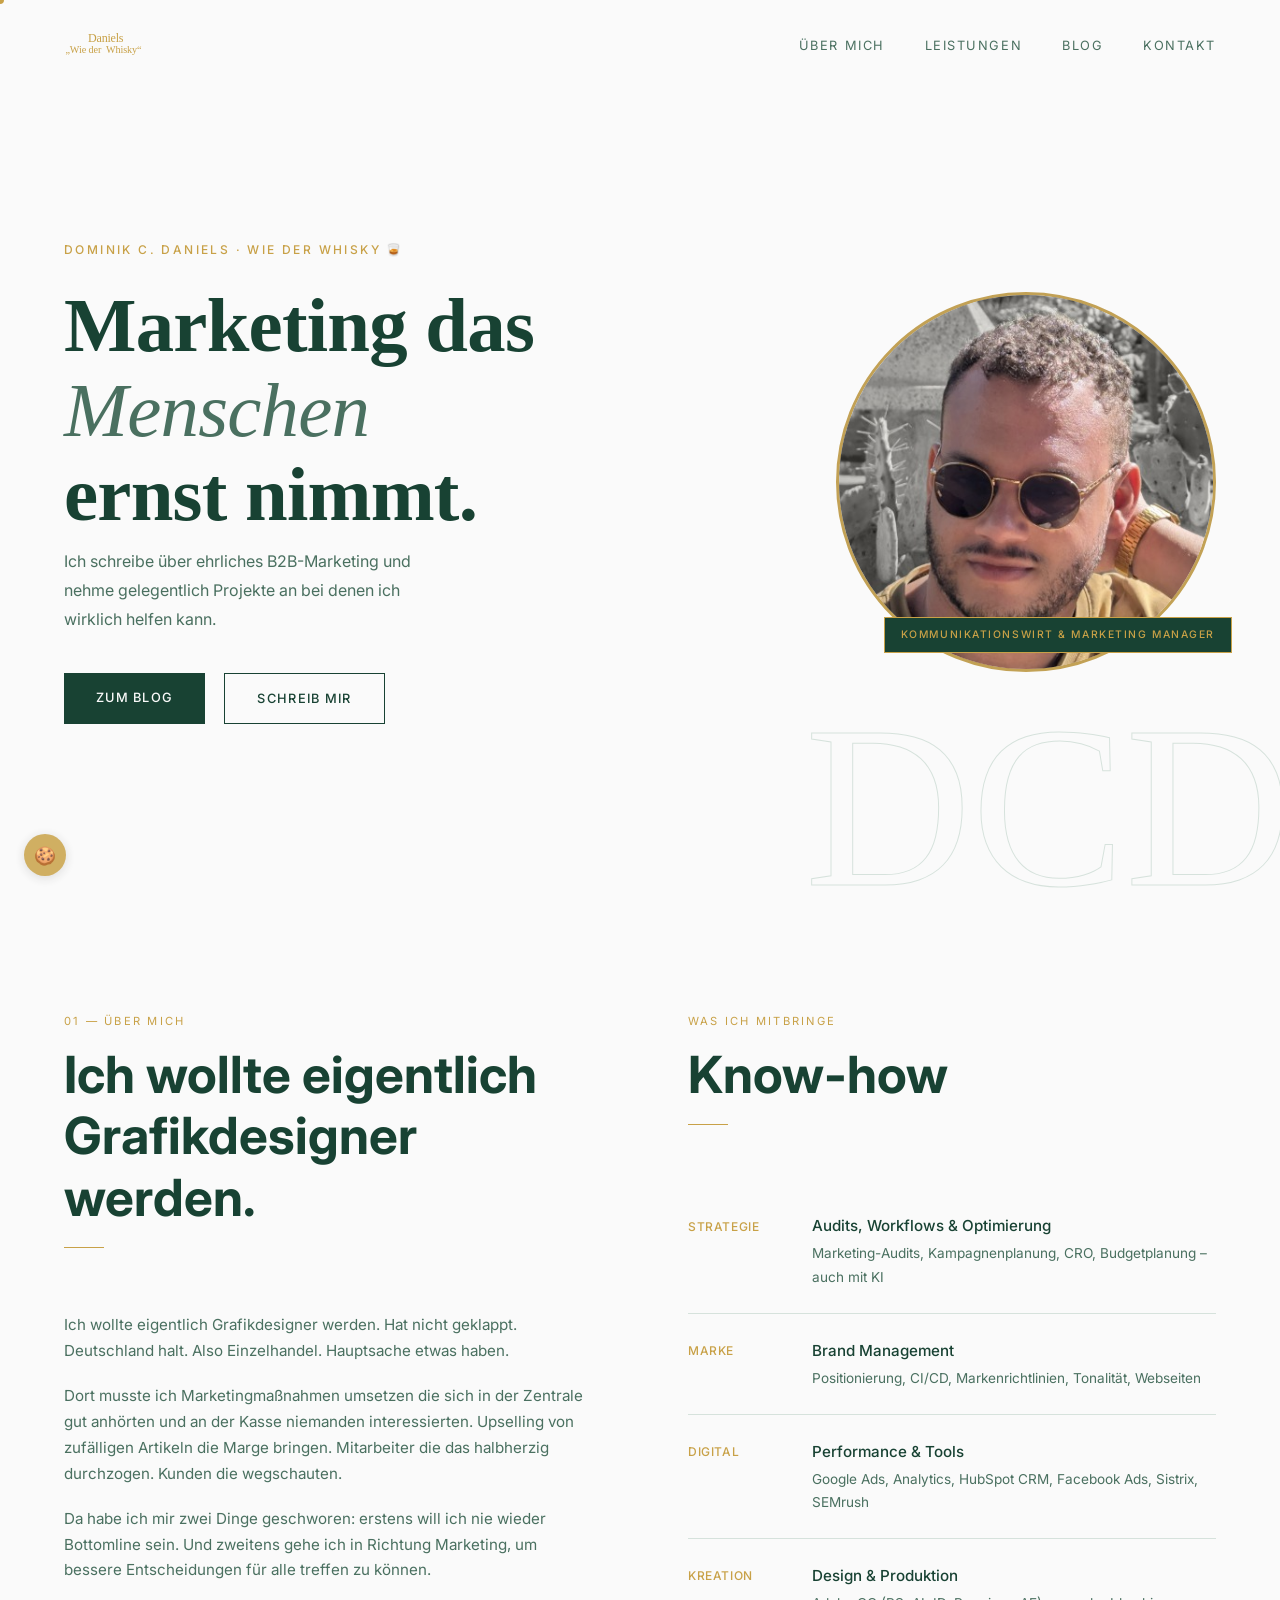
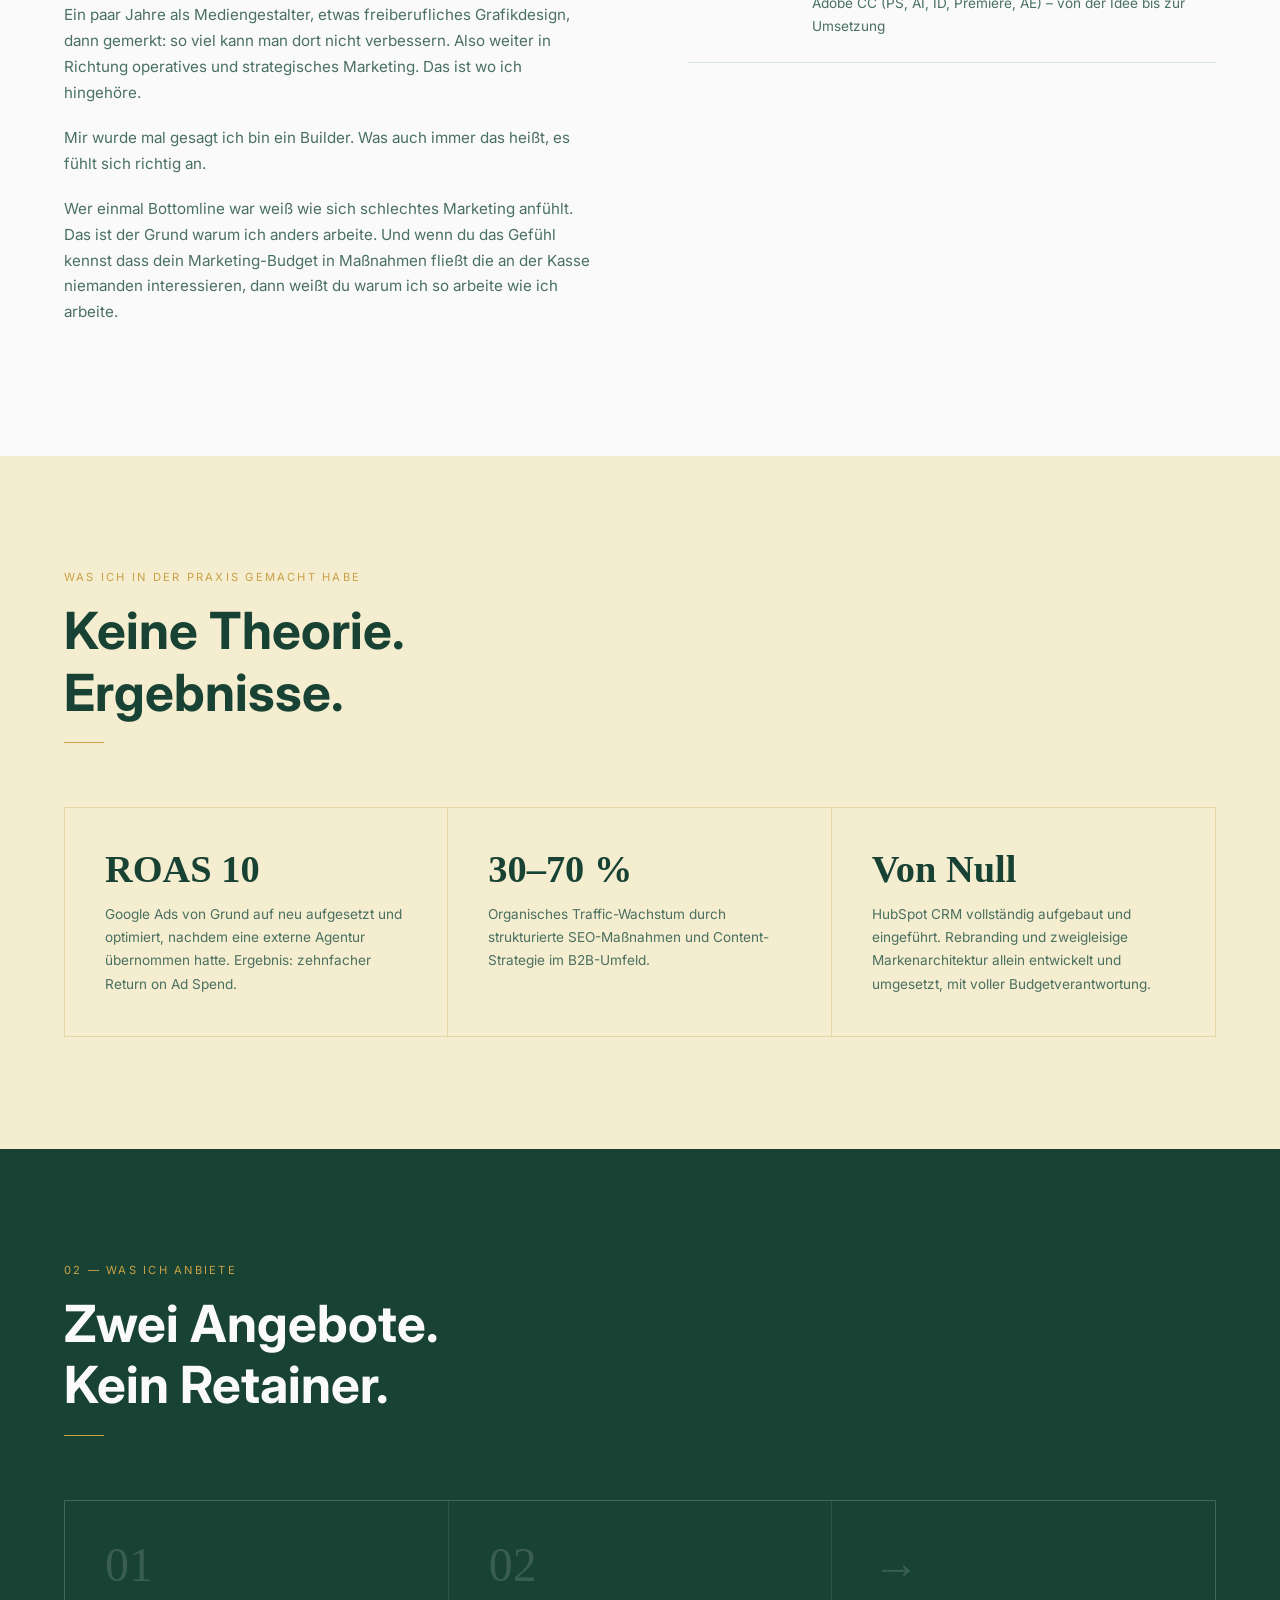
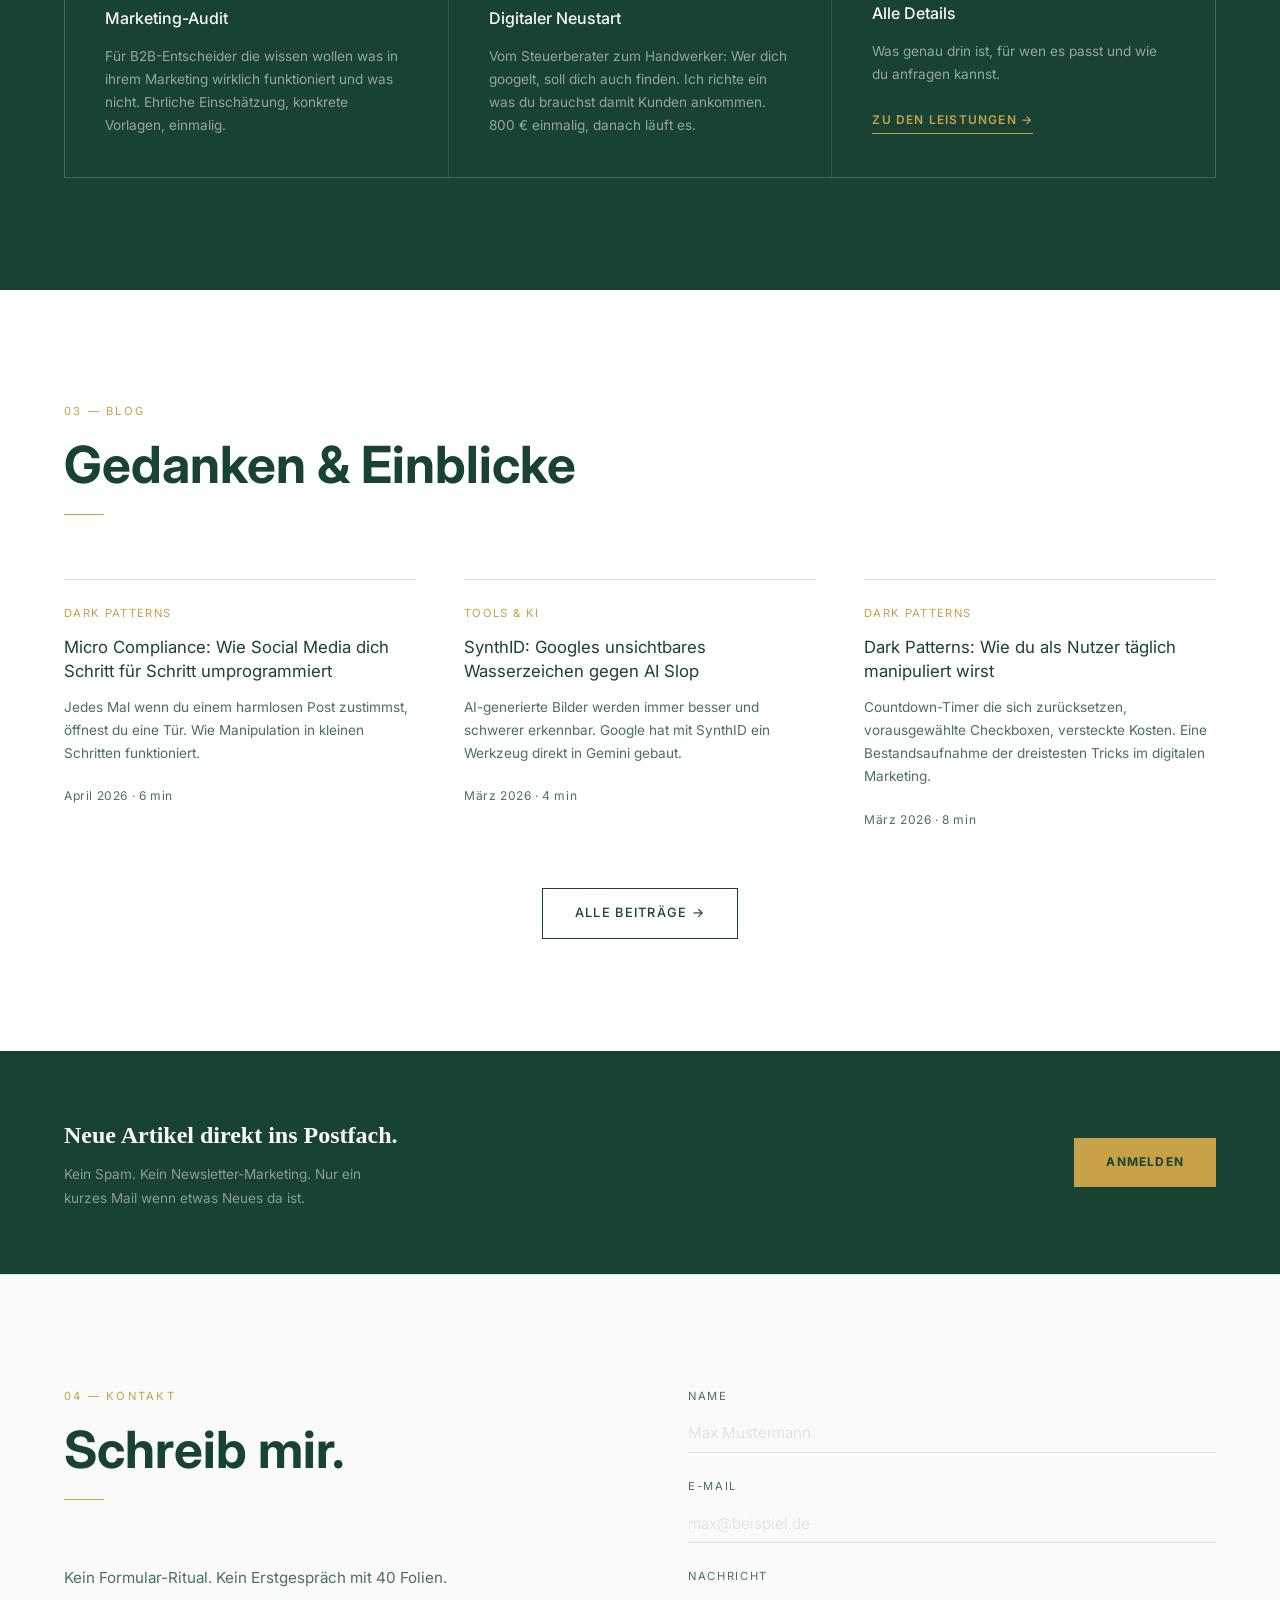
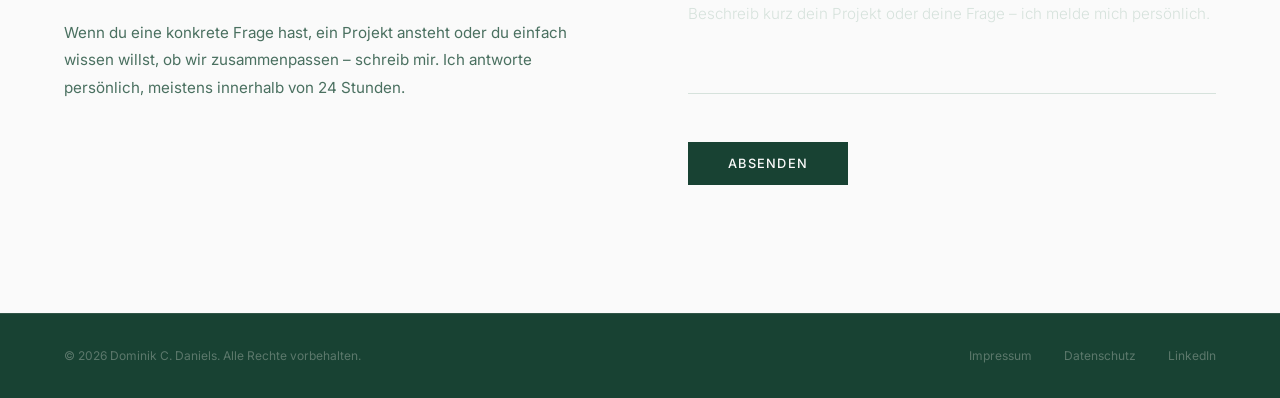
==== commit 1cedb350: "Add files via upload" ====
--- a/index.html
+++ b/index.html
@@ -389,15 +389,51 @@
     @media (max-width: 900px) {
       nav { padding: 1.5rem 2rem; }
       nav.scrolled { padding: 1rem 2rem; }
-      .nav-links { gap: 1.5rem; }
+      .nav-links {
+        display: none; flex-direction: column; gap: 0;
+        position: fixed; top: 0; left: 0; right: 0; bottom: 0;
+        background: var(--ink); z-index: 99;
+        justify-content: center; align-items: center;
+      }
+      .nav-links.open { display: flex; }
+      .nav-links li { border-bottom: 1px solid rgba(250,250,250,0.08); width: 100%; text-align: center; }
+      .nav-links a {
+        display: block; padding: 1.5rem 2rem;
+        font-size: 1rem; letter-spacing: 0.15em; color: var(--cream);
+      }
+      .nav-links a:hover, .nav-links a.active { color: var(--accent); }
+      .nav-links a::after { display: none; }
+      .hamburger {
+        display: flex; flex-direction: column; justify-content: space-between;
+        width: 24px; height: 16px; background: none; border: none;
+        cursor: none; z-index: 100; position: relative;
+      }
+      .hamburger span {
+        display: block; height: 2px; background: var(--ink);
+        transition: transform 0.3s ease, opacity 0.3s ease;
+        transform-origin: center;
+      }
+      nav.scrolled .hamburger span,
+      .hamburger.open span { background: var(--cream); }
+      .hamburger span:first-child { background: var(--ink); }
+      .hamburger.open span:nth-child(1) { transform: translateY(7px) rotate(45deg); background: var(--accent); }
+      .hamburger.open span:nth-child(2) { opacity: 0; }
+      .hamburger.open span:nth-child(3) { transform: translateY(-7px) rotate(-45deg); background: var(--accent); }
       #hero { grid-template-columns: 1fr; padding: 8rem 2rem 4rem; gap: 3rem; }
       .hero-right { justify-content: flex-start; }
+      .hero-photo-wrap { width: 280px; height: 280px; }
       .hero-bg-text { font-size: 30vw; }
       section { padding: 5rem 2rem; }
       .about-grid, .contact-grid { grid-template-columns: 1fr; gap: 3rem; }
+      .proof-grid { grid-template-columns: 1fr; }
+      .proof-item { border-right: none; border-bottom: 1px solid rgba(200,161,71,0.3); }
+      .proof-item:last-child { border-bottom: none; }
       .services-grid { grid-template-columns: 1fr; }
       .blog-grid { grid-template-columns: 1fr; gap: 2rem; }
       footer { flex-direction: column; gap: 1rem; text-align: center; }
+    }
+    @media (min-width: 901px) {
+      .hamburger { display: none; }
     }
 </style>
 </head>
@@ -411,12 +447,15 @@
   <!-- NAV -->
   <nav id="navbar">
     <a class="nav-logo" href="#"><img src="/images/logo.svg" alt="D.C. Daniels" style="height:32px; width:auto; display:block;"></a>
-    <ul class="nav-links">
+    <ul class="nav-links" id="navLinks">
       <li><a href="#about">Über mich</a></li>
       <li><a href="leistungen.html">Leistungen</a></li>
       <li><a href="#blog">Blog</a></li>
       <li><a href="#contact">Kontakt</a></li>
     </ul>
+    <button class="hamburger" id="hamburger" aria-label="Menü öffnen">
+      <span></span><span></span><span></span>
+    </button>
   </nav>
 
   <!-- HERO -->
@@ -562,6 +601,12 @@
     </div>
     <div class="blog-grid" id="blogGrid">
       <div class="blog-card">
+        <span class="blog-tag">Dark Patterns</span>
+        <h3 class="blog-title"><a href="blog/micro-compliance.html">Micro Compliance: Wie Social Media dich Schritt für Schritt umprogrammiert</a></h3>
+        <p class="blog-excerpt">Jedes Mal wenn du einem harmlosen Post zustimmst, öffnest du eine Tür. Wie Manipulation in kleinen Schritten funktioniert.</p>
+        <span class="blog-date">April 2026 · 6 min</span>
+      </div>
+      <div class="blog-card">
         <span class="blog-tag">Tools & KI</span>
         <h3 class="blog-title"><a href="blog/synthid.html">SynthID: Googles unsichtbares Wasserzeichen gegen AI Slop</a></h3>
         <p class="blog-excerpt">AI-generierte Bilder werden immer besser und schwerer erkennbar. Google hat mit SynthID ein Werkzeug direkt in Gemini gebaut.</p>
@@ -572,12 +617,6 @@
         <h3 class="blog-title"><a href="blog/dark-patterns.html">Dark Patterns: Wie du als Nutzer täglich manipuliert wirst</a></h3>
         <p class="blog-excerpt">Countdown-Timer die sich zurücksetzen, vorausgewählte Checkboxen, versteckte Kosten. Eine Bestandsaufnahme der dreistesten Tricks im digitalen Marketing.</p>
         <span class="blog-date">März 2026 · 8 min</span>
-      </div>
-      <div class="blog-card">
-        <span class="blog-tag">B2B Marketing</span>
-        <h3 class="blog-title"><a href="blog/b2b-langweilig.html">Warum B2B-Marken so langweilig sind – und wie man das ändert</a></h3>
-        <p class="blog-excerpt">Im B2B wird Langeweile oft mit Seriosität verwechselt. Dabei ist mutiges Marketing hier besonders wirksam, weil die Konkurrenz die Messlatte so tief hängt.</p>
-        <span class="blog-date">März 2026 · 6 min</span>
       </div>
     </div>
     <div class="blog-more">
@@ -643,6 +682,22 @@
   </footer>
 
   <script>
+    // Hamburger Menu
+    const hamburger = document.getElementById('hamburger');
+    const navLinks = document.getElementById('navLinks');
+    hamburger.addEventListener('click', () => {
+      hamburger.classList.toggle('open');
+      navLinks.classList.toggle('open');
+      document.body.style.overflow = navLinks.classList.contains('open') ? 'hidden' : '';
+    });
+    navLinks.querySelectorAll('a').forEach(link => {
+      link.addEventListener('click', () => {
+        hamburger.classList.remove('open');
+        navLinks.classList.remove('open');
+        document.body.style.overflow = '';
+      });
+    });
+
     // Custom Cursor
     const cursor = document.getElementById('cursor');
     document.addEventListener('mousemove', e => {
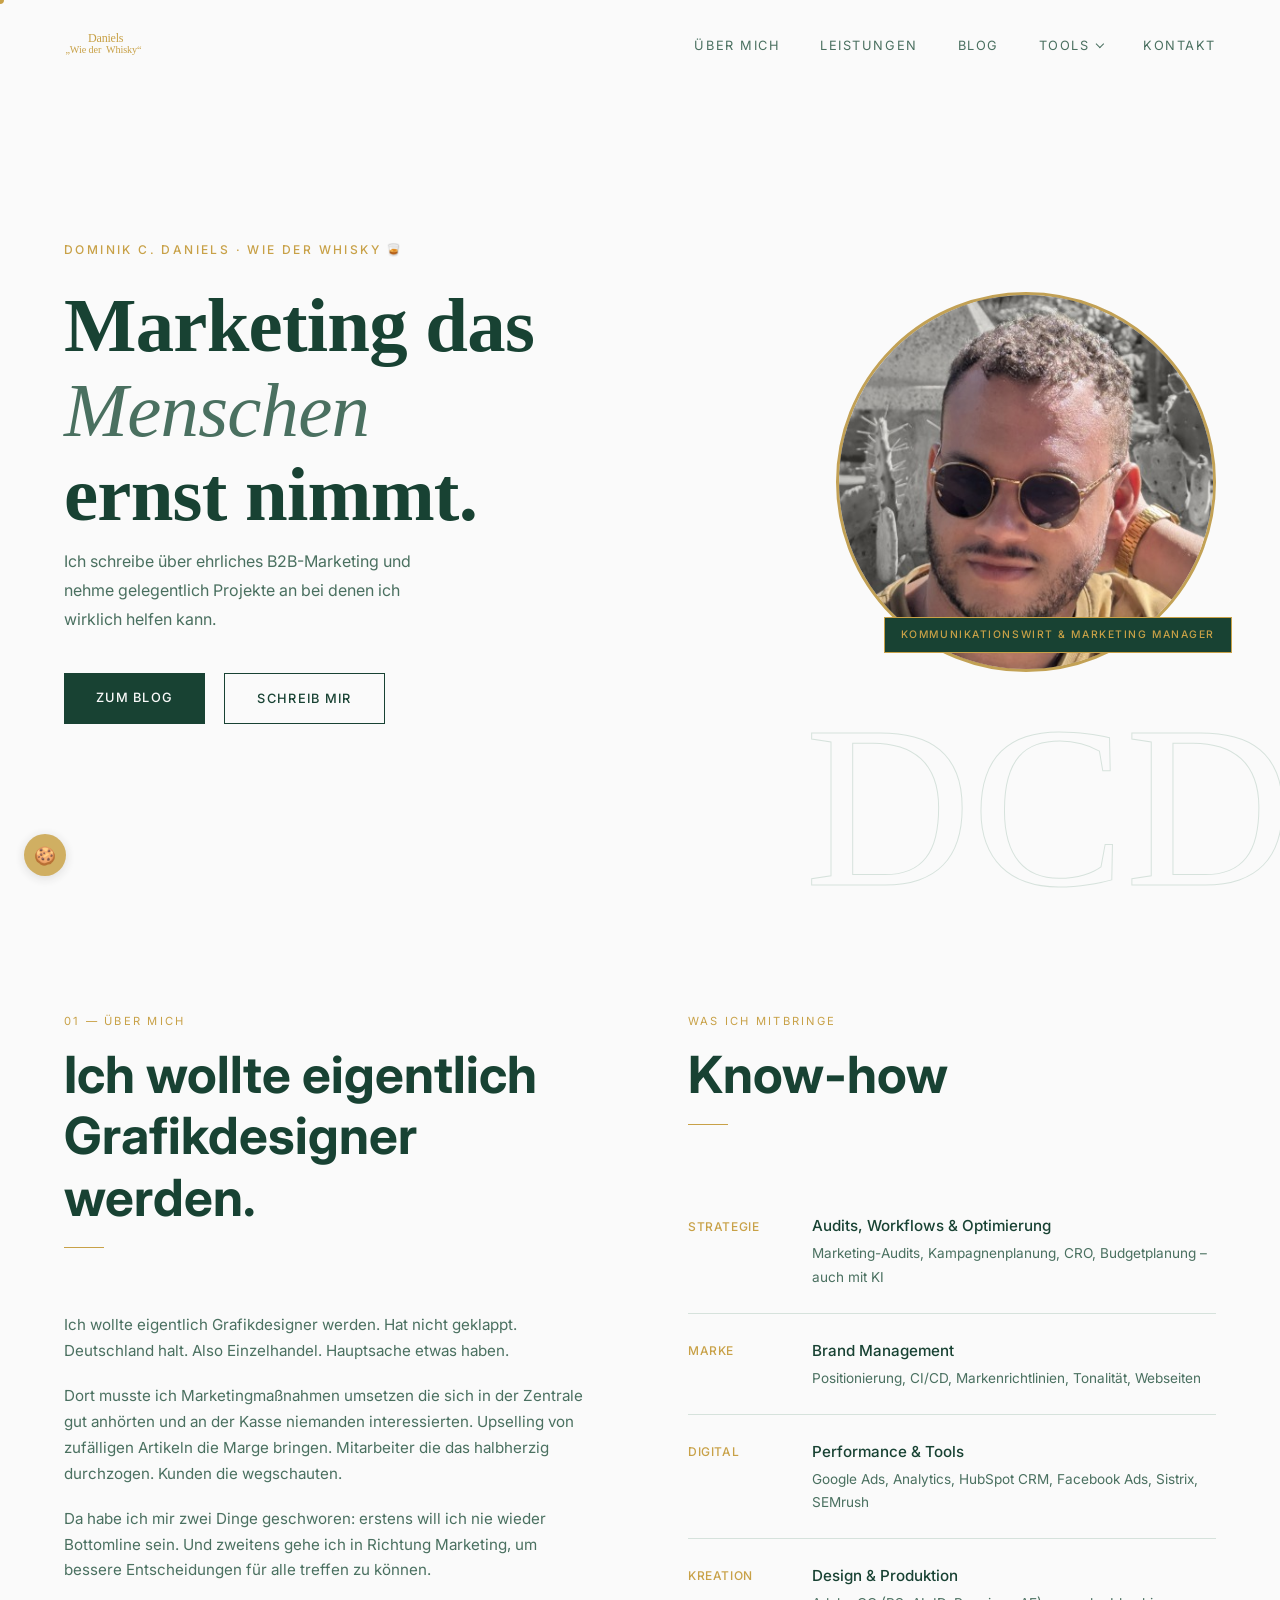
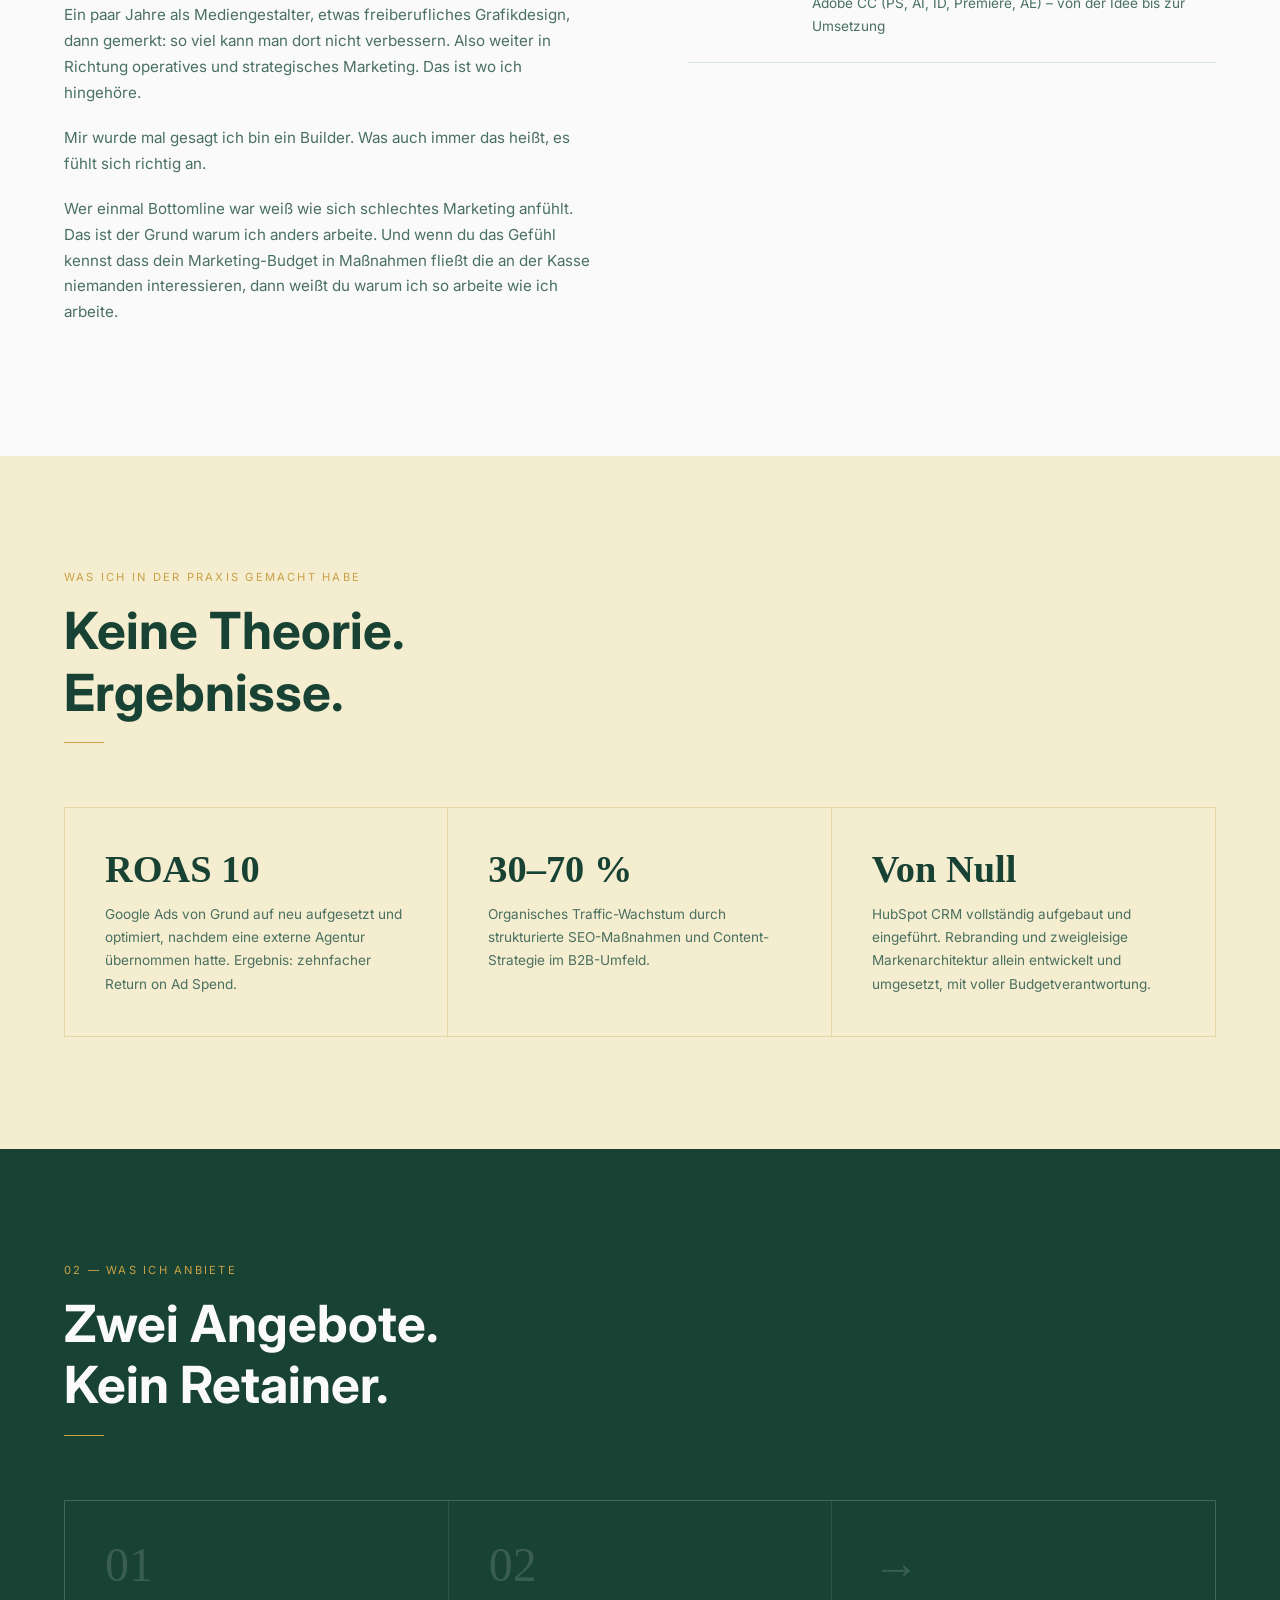
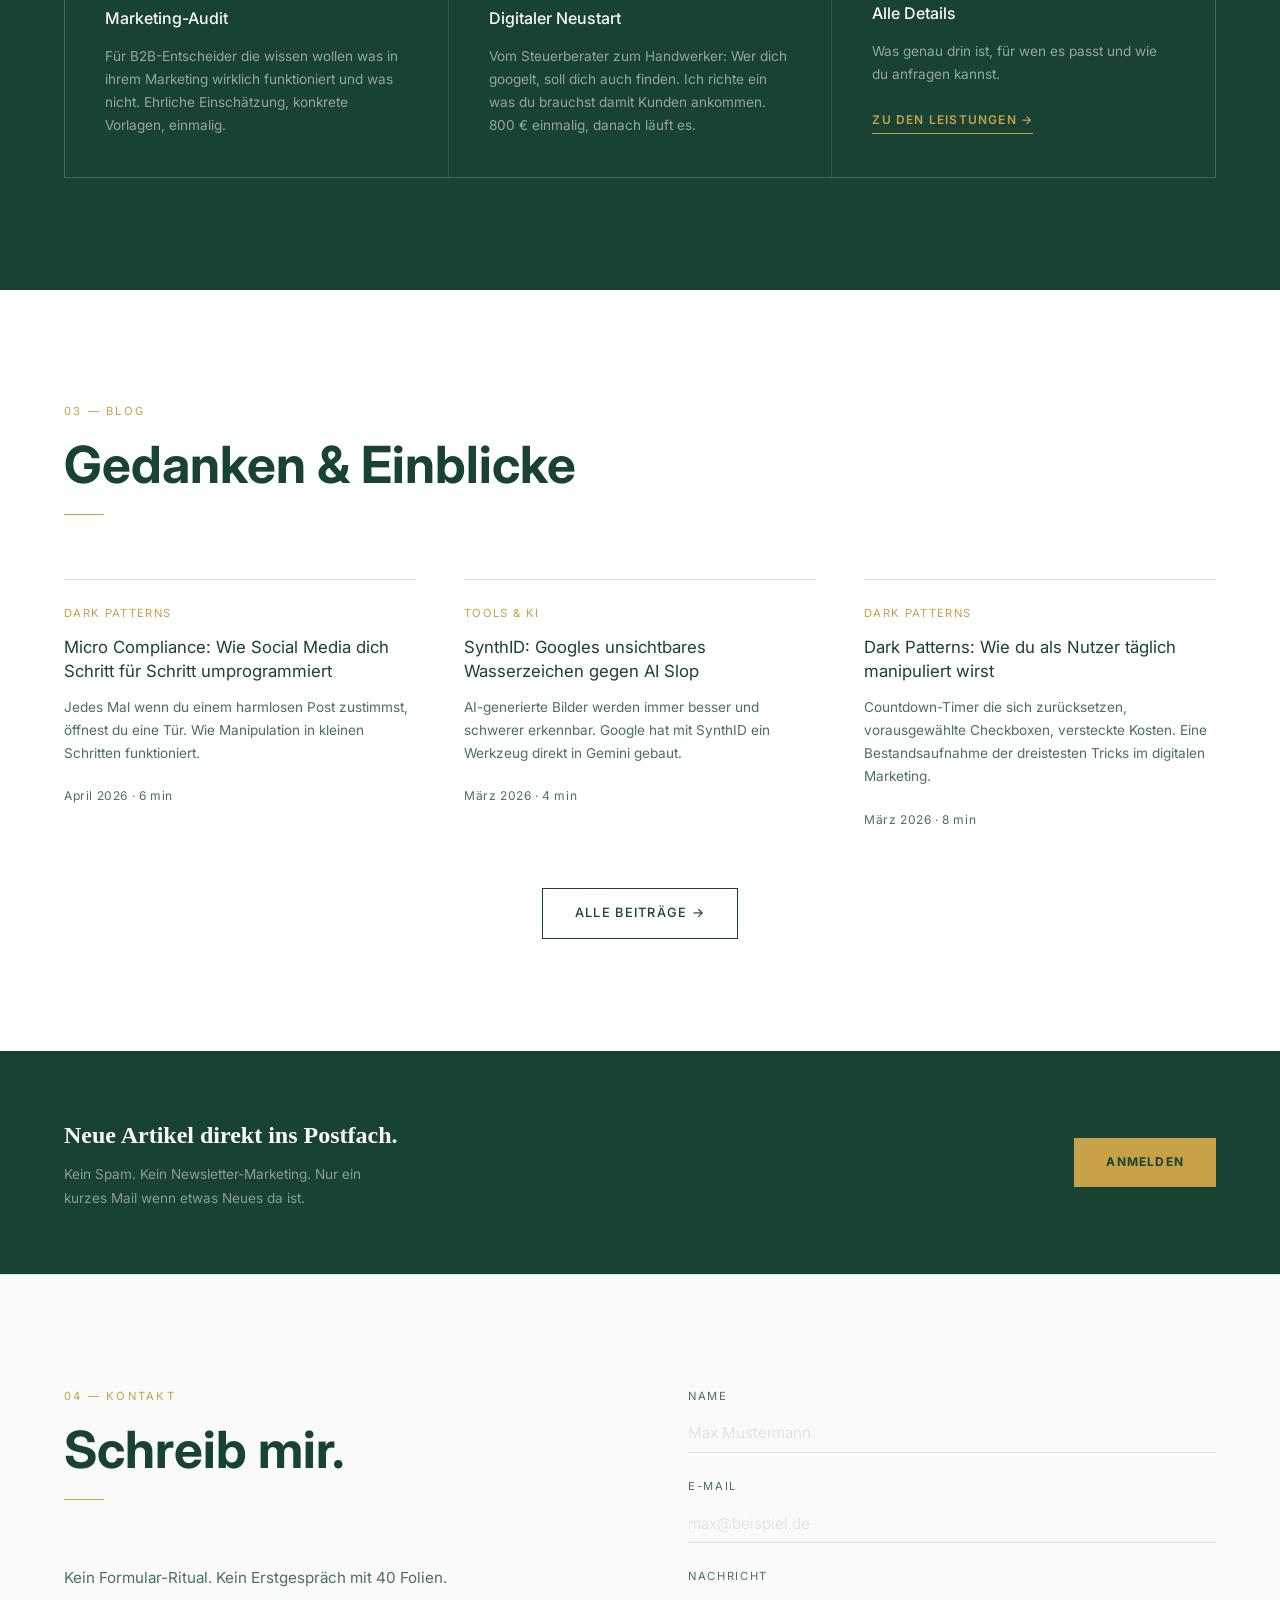
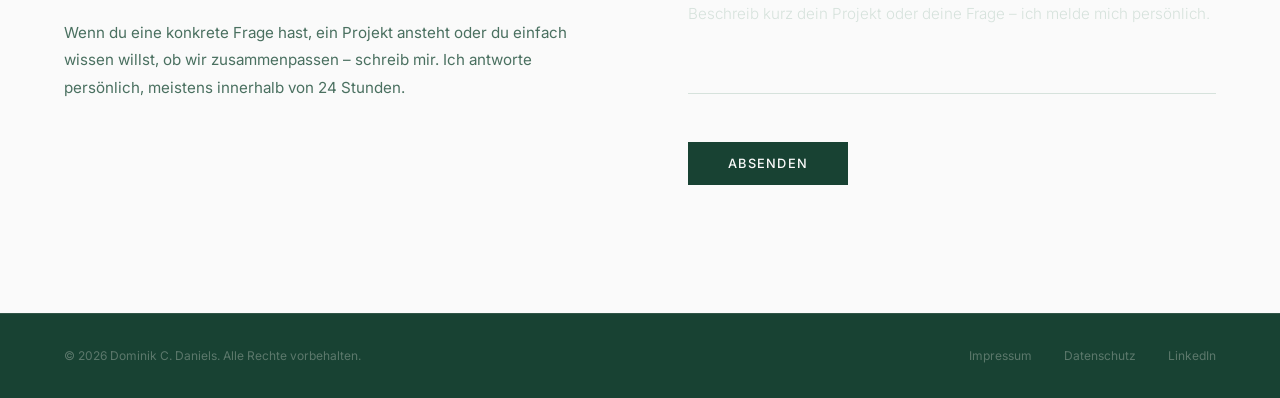
==== commit 2dc6558d: "Navigation vereinheitlichen, Marketing-Rechner, 404-Seite" ====
--- a/index.html
+++ b/index.html
@@ -64,42 +64,6 @@
     a, button, input, textarea { cursor: none; }
 
     /* ── NAV ── */
-    nav {
-      position: fixed; top: 0; left: 0; right: 0; z-index: 100;
-      display: flex; justify-content: space-between; align-items: center;
-      padding: 1.8rem 4rem;
-      background: transparent;
-      transition: background 0.4s, padding 0.4s;
-    }
-    nav.scrolled {
-      background: rgba(247,244,239,0.95);
-      backdrop-filter: blur(8px);
-      padding: 1.2rem 4rem;
-      border-bottom: 1px solid var(--line);
-    }
-    .nav-logo {
-      font-family: 'Rock Salt', var(--serif);
-      font-size: 1rem;
-      font-weight: 400;
-      letter-spacing: -0.05em;
-      text-decoration: none;
-      color: var(--accent);
-      
-    }
-    .nav-links { display: flex; gap: 2.5rem; list-style: none; }
-    .nav-links a {
-      text-decoration: none; color: var(--ink-light);
-      font-size: 0.8rem; letter-spacing: 0.12em; text-transform: uppercase;
-      font-weight: 400;
-      position: relative;
-      transition: color 0.2s;
-    }
-    .nav-links a::after {
-      content: ''; position: absolute; bottom: -2px; left: 0; width: 0; height: 1px;
-      background: var(--accent); transition: width 0.3s ease;
-    }
-    .nav-links a:hover { color: var(--ink); }
-    .nav-links a:hover::after { width: 100%; }
 
     /* ── HERO ── */
     #hero {
@@ -387,38 +351,6 @@
 
     /* ── RESPONSIVE ── */
     @media (max-width: 900px) {
-      nav { padding: 1.5rem 2rem; }
-      nav.scrolled { padding: 1rem 2rem; }
-      .nav-links {
-        display: none; flex-direction: column; gap: 0;
-        position: fixed; top: 0; left: 0; right: 0; bottom: 0;
-        background: var(--ink); z-index: 99;
-        justify-content: center; align-items: center;
-      }
-      .nav-links.open { display: flex; }
-      .nav-links li { border-bottom: 1px solid rgba(250,250,250,0.08); width: 100%; text-align: center; }
-      .nav-links a {
-        display: block; padding: 1.5rem 2rem;
-        font-size: 1rem; letter-spacing: 0.15em; color: var(--cream);
-      }
-      .nav-links a:hover, .nav-links a.active { color: var(--accent); }
-      .nav-links a::after { display: none; }
-      .hamburger {
-        display: flex; flex-direction: column; justify-content: space-between;
-        width: 24px; height: 16px; background: none; border: none;
-        cursor: none; z-index: 100; position: relative;
-      }
-      .hamburger span {
-        display: block; height: 2px; background: var(--ink);
-        transition: transform 0.3s ease, opacity 0.3s ease;
-        transform-origin: center;
-      }
-      nav.scrolled .hamburger span,
-      .hamburger.open span { background: var(--cream); }
-      .hamburger span:first-child { background: var(--ink); }
-      .hamburger.open span:nth-child(1) { transform: translateY(7px) rotate(45deg); background: var(--accent); }
-      .hamburger.open span:nth-child(2) { opacity: 0; }
-      .hamburger.open span:nth-child(3) { transform: translateY(-7px) rotate(-45deg); background: var(--accent); }
       #hero { grid-template-columns: 1fr; padding: 8rem 2rem 4rem; gap: 3rem; }
       .hero-right { justify-content: flex-start; }
       .hero-photo-wrap { width: 280px; height: 280px; }
@@ -432,30 +364,30 @@
       .blog-grid { grid-template-columns: 1fr; gap: 2rem; }
       footer { flex-direction: column; gap: 1rem; text-align: center; }
     }
-    @media (min-width: 901px) {
-      .hamburger { display: none; }
-    }
 </style>
+  <link rel="stylesheet" href="assets/nav.css" />
+  <script src="assets/nav.js" defer></script>
 </head>
 <body>
-  <!-- Google Tag Manager (noscript) -->
-  <noscript><iframe src="https://www.googletagmanager.com/ns.html?id=GTM-TT2MLMR5"
-  height="0" width="0" style="display:none;visibility:hidden"></iframe></noscript>
 
   <div id="cursor"></div>
 
   <!-- NAV -->
-  <nav id="navbar">
-    <a class="nav-logo" href="#"><img src="/images/logo.svg" alt="D.C. Daniels" style="height:32px; width:auto; display:block;"></a>
+  <nav class="site-nav nav--hero" id="navbar" aria-label="Hauptnavigation">
+    <a class="nav-logo" href="#"><img src="images/logo.svg" alt="Dominik C. Daniels – Startseite"></a>
     <ul class="nav-links" id="navLinks">
       <li><a href="#about">Über mich</a></li>
       <li><a href="leistungen.html">Leistungen</a></li>
-      <li><a href="#blog">Blog</a></li>
+      <li><a href="blog.html">Blog</a></li>
+      <li class="nav-sub">
+        <button type="button" class="nav-sub-toggle" aria-expanded="false" aria-controls="navTools">Tools</button>
+        <ul class="nav-sub-menu" id="navTools">
+          <li><a href="kpi-rechner.html">Marketing-Rechner<small>ROAS, ROI, CAC und mehr berechnen</small></a></li>
+        </ul>
+      </li>
       <li><a href="#contact">Kontakt</a></li>
     </ul>
-    <button class="hamburger" id="hamburger" aria-label="Menü öffnen">
-      <span></span><span></span><span></span>
-    </button>
+    <button class="hamburger" id="hamburger" type="button" aria-label="Menü öffnen" aria-expanded="false" aria-controls="navLinks"><span></span><span></span><span></span></button>
   </nav>
 
   <!-- HERO -->
@@ -682,21 +614,6 @@
   </footer>
 
   <script>
-    // Hamburger Menu
-    const hamburger = document.getElementById('hamburger');
-    const navLinks = document.getElementById('navLinks');
-    hamburger.addEventListener('click', () => {
-      hamburger.classList.toggle('open');
-      navLinks.classList.toggle('open');
-      document.body.style.overflow = navLinks.classList.contains('open') ? 'hidden' : '';
-    });
-    navLinks.querySelectorAll('a').forEach(link => {
-      link.addEventListener('click', () => {
-        hamburger.classList.remove('open');
-        navLinks.classList.remove('open');
-        document.body.style.overflow = '';
-      });
-    });
 
     // Custom Cursor
     const cursor = document.getElementById('cursor');
@@ -709,11 +626,6 @@
       el.addEventListener('mouseleave', () => cursor.classList.remove('hover'));
     });
 
-    // Nav scroll
-    const navbar = document.getElementById('navbar');
-    window.addEventListener('scroll', () => {
-      navbar.classList.toggle('scrolled', window.scrollY > 60);
-    });
 
     // Scroll reveal
     const revealEls = document.querySelectorAll('.cv-item, .blog-card');
@@ -829,11 +741,11 @@
       services: [
         {
           name: 'google-tag-manager',
-          title: 'Google Tag Manager',
+          title: 'Google Analytics 4 (über Google Tag Manager)',
           purposes: ['analytics'],
           required: false,
           onAccept: `
-            gtag('consent', 'update', {'analytics_storage': 'granted', 'ad_storage': 'granted'});
+            gtag('consent', 'update', {'analytics_storage': 'granted', 'ad_storage': 'denied'});
             (function(w,d,s,l,i){w[l]=w[l]||[];w[l].push({'gtm.start':
             new Date().getTime(),event:'gtm.js'});var f=d.getElementsByTagName(s)[0],
             j=d.createElement(s),dl=l!='dataLayer'?'&l='+l:'';j.async=true;j.src=
@@ -845,44 +757,7 @@
           `,
           translations: {
             de: {
-              description: 'Verwaltet alle anderen Tracking-Skripte auf dieser Website.'
-            }
-          }
-        },
-        {
-          name: 'google-analytics',
-          title: 'Google Analytics 4',
-          purposes: ['analytics'],
-          required: false,
-          onAccept: `
-            var ga = document.createElement('script');
-            ga.async = true;
-            ga.src = 'https://www.googletagmanager.com/gtag/js?id=G-QLXTZVP1FH';
-            document.head.appendChild(ga);
-            gtag('js', new Date());
-            gtag('config', 'G-QLXTZVP1FH', {'anonymize_ip': true});
-          `,
-          translations: {
-            de: {
-              description: 'Anonymisierte Auswertung der Seitenbesuche. IP-Anonymisierung ist aktiviert.'
-            }
-          }
-        },
-        {
-          name: 'hubspot',
-          title: 'HubSpot',
-          purposes: ['marketing'],
-          required: false,
-          onAccept: `
-            // Portal-ID hier eintragen sobald vorhanden:
-            // var hs = document.createElement('script');
-            // hs.src = '//js.hs-scripts.com/PORTAL-ID.js';
-            // hs.async = true; hs.defer = true;
-            // document.head.appendChild(hs);
-          `,
-          translations: {
-            de: {
-              description: 'CRM und Marketing-Tracking für Kontaktanfragen und Besucheranalyse.'
+              description: 'Anonymisierte Auswertung der Seitenaufrufe und Kontaktanfragen mit Google Analytics 4. Wird über den Google Tag Manager geladen. Keine Werbe-Cookies.'
             }
           }
         }
--- a/assets/nav.css
+++ b/assets/nav.css
@@ -0,0 +1,152 @@
+/* ==========================================================
+   Gemeinsame Navigation – dominikdaniels.com
+   Wird von allen Seiten geladen. Änderungen hier wirken überall.
+   Farben kommen aus den CSS-Variablen der jeweiligen Seite.
+   ========================================================== */
+
+.site-nav {
+  position: fixed; top: 0; left: 0; right: 0; z-index: 100;
+  display: flex; justify-content: space-between; align-items: center;
+  padding: 1.8rem 4rem;
+  border-bottom: 1px solid var(--line, #D6E2DC);
+  transition: padding 0.4s, border-color 0.4s;
+}
+/* Hintergrund und Weichzeichner liegen auf einer eigenen Ebene.
+   Direkt auf der Leiste würde backdrop-filter das mobile Vollbild-Menü einsperren. */
+.site-nav::before {
+  content: ''; position: absolute; inset: 0; z-index: -1; pointer-events: none;
+  background: rgba(250,250,250,0.95);
+  -webkit-backdrop-filter: blur(8px); backdrop-filter: blur(8px);
+  transition: opacity 0.4s;
+}
+
+/* Startseite: transparent bis gescrollt wird */
+.site-nav.nav--hero { border-bottom-color: transparent; }
+.site-nav.nav--hero::before { opacity: 0; }
+.site-nav.nav--hero.scrolled { border-bottom-color: var(--line, #D6E2DC); padding: 1.2rem 4rem; }
+.site-nav.nav--hero.scrolled::before { opacity: 1; }
+
+.site-nav .nav-logo { display: block; text-decoration: none; line-height: 0; }
+.site-nav .nav-logo img { height: 32px; width: auto; display: block; }
+
+.site-nav .nav-links { display: flex; align-items: center; gap: 2.5rem; list-style: none; margin: 0; padding: 0; }
+
+.site-nav .nav-links a,
+.site-nav .nav-sub-toggle {
+  text-decoration: none; color: var(--ink-light, #4a7060);
+  font-family: inherit; font-size: 0.8rem; font-weight: 400;
+  letter-spacing: 0.12em; text-transform: uppercase;
+  position: relative; transition: color 0.2s;
+}
+.site-nav .nav-links a::after {
+  content: ''; position: absolute; bottom: -2px; left: 0;
+  width: 0; height: 1px; background: var(--accent, #C8A147); transition: width 0.3s ease;
+}
+.site-nav .nav-links a:hover,
+.site-nav .nav-sub-toggle:hover,
+.site-nav .nav-links a.active,
+.site-nav .nav-sub-toggle.active { color: var(--ink, #184233); }
+.site-nav .nav-links a:hover::after,
+.site-nav .nav-links a.active::after { width: 100%; }
+
+/* ---------- Untermenü „Tools“ ---------- */
+.site-nav .nav-sub { position: relative; }
+.site-nav .nav-sub-toggle {
+  appearance: none; -webkit-appearance: none; background: none; border: 0; padding: 0; margin: 0;
+  display: inline-flex; align-items: center; gap: 0.5rem; cursor: inherit;
+}
+.site-nav .nav-sub-toggle::after {
+  content: ''; width: 0.36rem; height: 0.36rem;
+  border-right: 1px solid currentColor; border-bottom: 1px solid currentColor;
+  transform: translateY(-2px) rotate(45deg); transition: transform 0.25s ease;
+}
+.site-nav .nav-sub.open .nav-sub-toggle::after { transform: translateY(1px) rotate(-135deg); }
+
+.site-nav .nav-sub-menu {
+  position: absolute; top: calc(100% + 1.2rem); left: 50%;
+  min-width: 15.5rem; list-style: none; margin: 0; padding: 0.45rem 0;
+  background: #ffffff;
+  border: 1px solid var(--line, #D6E2DC); border-top: 2px solid var(--accent, #C8A147);
+  box-shadow: 0 14px 36px rgba(24,66,51,0.09);
+  opacity: 0; visibility: hidden; transform: translate(-50%, 6px);
+  transition: opacity 0.2s ease, transform 0.2s ease, visibility 0.2s;
+}
+/* unsichtbare Brücke, damit das Menü beim Hinüberfahren offen bleibt */
+.site-nav .nav-sub-menu::before { content: ''; position: absolute; left: 0; right: 0; top: -1.4rem; height: 1.4rem; }
+.site-nav .nav-sub:hover .nav-sub-menu,
+.site-nav .nav-sub.open .nav-sub-menu { opacity: 1; visibility: visible; transform: translate(-50%, 0); }
+
+.site-nav .nav-links .nav-sub-menu a {
+  display: flex; flex-direction: column; gap: 0.15rem;
+  padding: 0.8rem 1.3rem;
+  font-size: 0.92rem; letter-spacing: 0; text-transform: none; font-weight: 500;
+  color: var(--ink, #184233); white-space: nowrap;
+}
+.site-nav .nav-links .nav-sub-menu a::after { display: none; }
+.site-nav .nav-links .nav-sub-menu a small {
+  font-size: 0.72rem; font-weight: 400; letter-spacing: 0.02em; color: var(--ink-light, #4a7060);
+}
+.site-nav .nav-links .nav-sub-menu a:hover,
+.site-nav .nav-links .nav-sub-menu a.active { background: var(--accent-pale, #F5EDD0); }
+
+/* ---------- Hamburger ---------- */
+.site-nav .hamburger { display: none; }
+
+@media (max-width: 900px) {
+  .site-nav { padding: 1.5rem 2rem; }
+  .site-nav.nav--hero.scrolled { padding: 1rem 2rem; }
+
+  .site-nav .nav-links {
+    display: none; flex-direction: column; align-items: stretch; gap: 0;
+    position: fixed; top: 0; left: 0; right: 0; bottom: 0;
+    background: var(--ink, #184233); z-index: 99;
+    justify-content: center; overflow-y: auto;
+  }
+  .site-nav .nav-links.open { display: flex; }
+  .site-nav .nav-links > li { border-bottom: 1px solid rgba(250,250,250,0.08); width: 100%; text-align: center; }
+  .site-nav .nav-links a {
+    display: block; padding: 1.5rem 2rem;
+    font-size: 1rem; letter-spacing: 0.15em; color: var(--cream, #FAFAFA);
+  }
+  .site-nav .nav-links a:hover,
+  .site-nav .nav-links a.active { color: var(--accent, #C8A147); }
+  .site-nav .nav-links a::after { display: none; }
+
+  /* Untermenü mobil: Einträge erscheinen als normale Menüpunkte */
+  .site-nav .nav-sub-toggle { display: none; }
+  .site-nav .nav-sub-menu {
+    position: static; transform: none; opacity: 1; visibility: visible;
+    min-width: 0; padding: 0; background: none; border: 0; box-shadow: none;
+  }
+  .site-nav .nav-sub-menu::before { display: none; }
+  .site-nav .nav-links .nav-sub-menu a {
+    display: block; padding: 1.5rem 2rem;
+    font-size: 1rem; font-weight: 400; letter-spacing: 0.15em; text-transform: uppercase;
+    color: var(--cream, #FAFAFA);
+  }
+  .site-nav .nav-links .nav-sub-menu a small { display: none; }
+  .site-nav .nav-links .nav-sub-menu a:hover,
+  .site-nav .nav-links .nav-sub-menu a.active { background: none; color: var(--accent, #C8A147); }
+
+  .site-nav .hamburger {
+    display: flex; flex-direction: column; justify-content: space-between;
+    width: 24px; height: 16px; padding: 0; background: none; border: none;
+    position: relative; z-index: 100; cursor: inherit;
+  }
+  .site-nav .hamburger span {
+    display: block; height: 2px; background: var(--ink, #184233);
+    transition: transform 0.3s ease, opacity 0.3s ease, background 0.3s; transform-origin: center;
+  }
+  .site-nav .hamburger.open span:nth-child(1) { transform: translateY(7px) rotate(45deg); background: var(--accent, #C8A147); }
+  .site-nav .hamburger.open span:nth-child(2) { opacity: 0; }
+  .site-nav .hamburger.open span:nth-child(3) { transform: translateY(-7px) rotate(-45deg); background: var(--accent, #C8A147); }
+}
+
+.site-nav .nav-sub-toggle:focus-visible,
+.site-nav .hamburger:focus-visible,
+.site-nav .nav-links a:focus-visible,
+.site-nav .nav-logo:focus-visible { outline: 2px solid var(--accent, #C8A147); outline-offset: 4px; }
+
+@media (prefers-reduced-motion: reduce) {
+  .site-nav, .site-nav *, .site-nav *::before, .site-nav *::after { transition: none !important; }
+}
